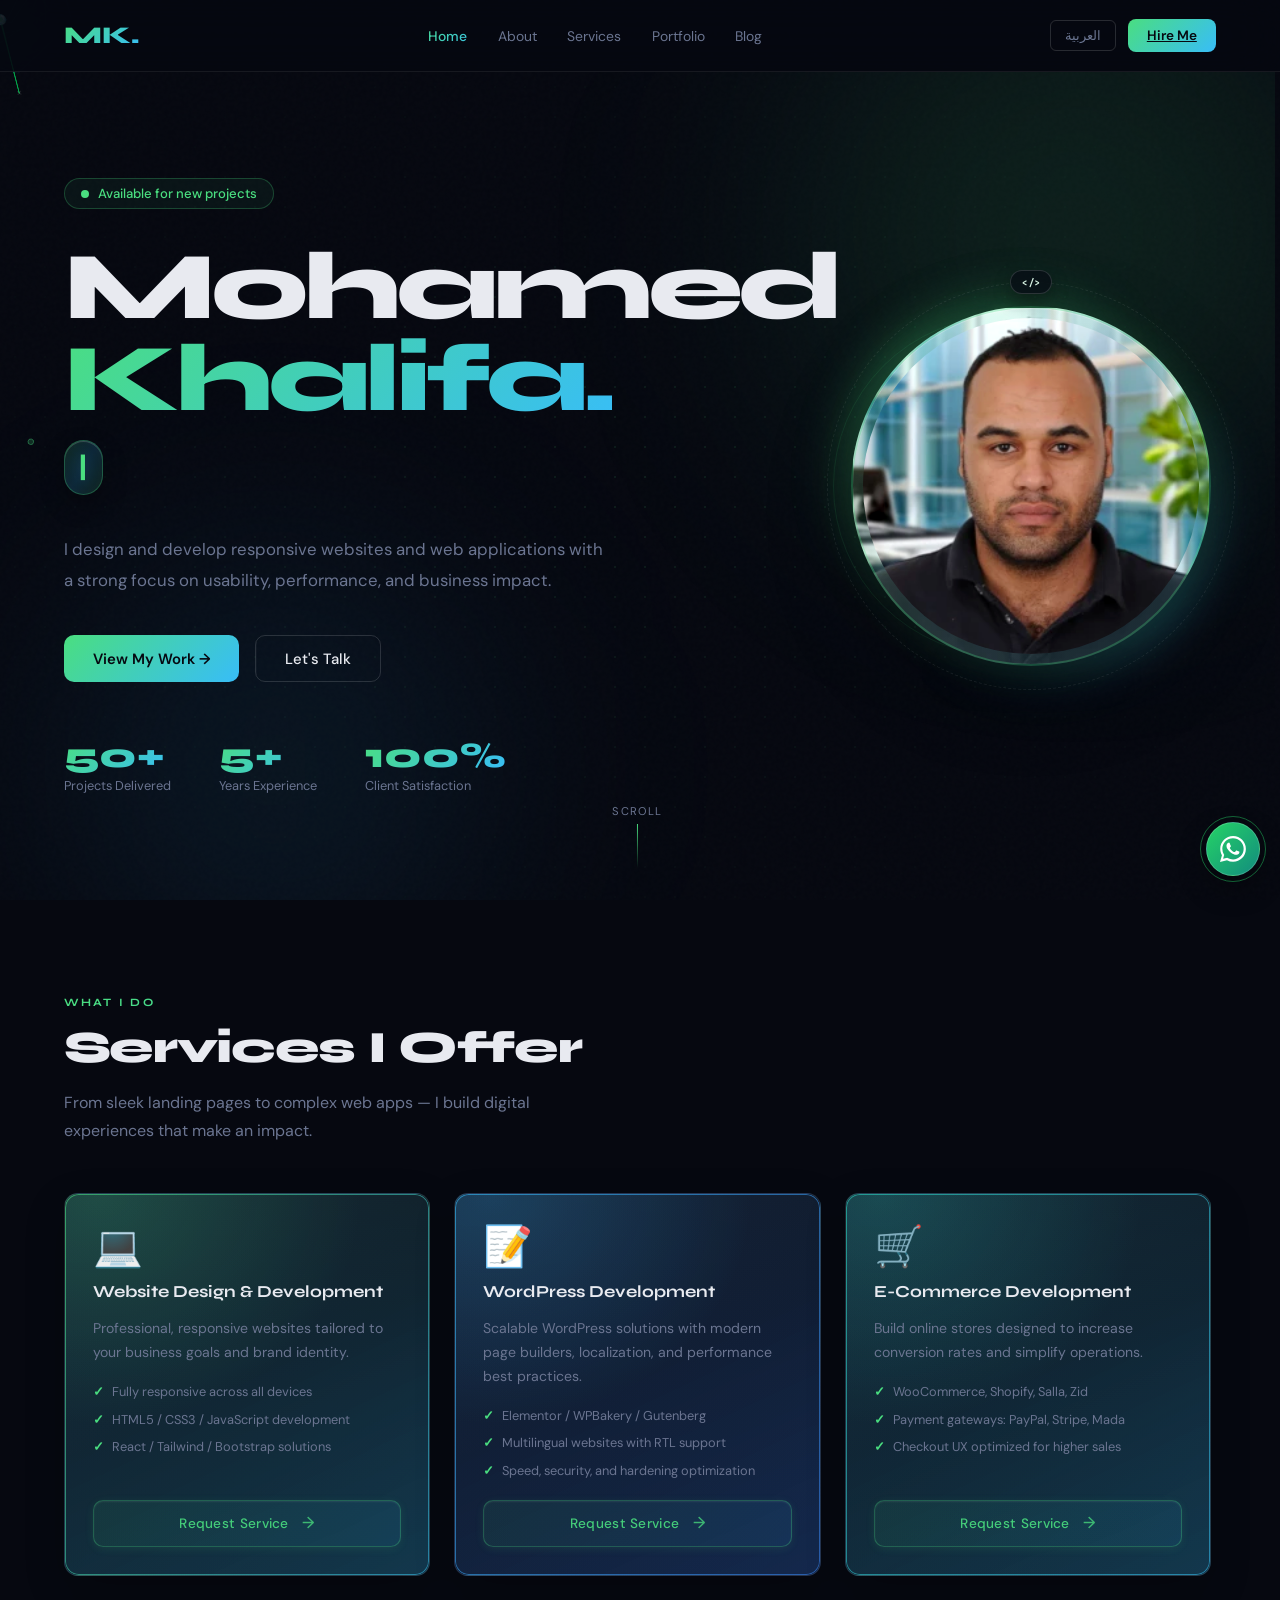
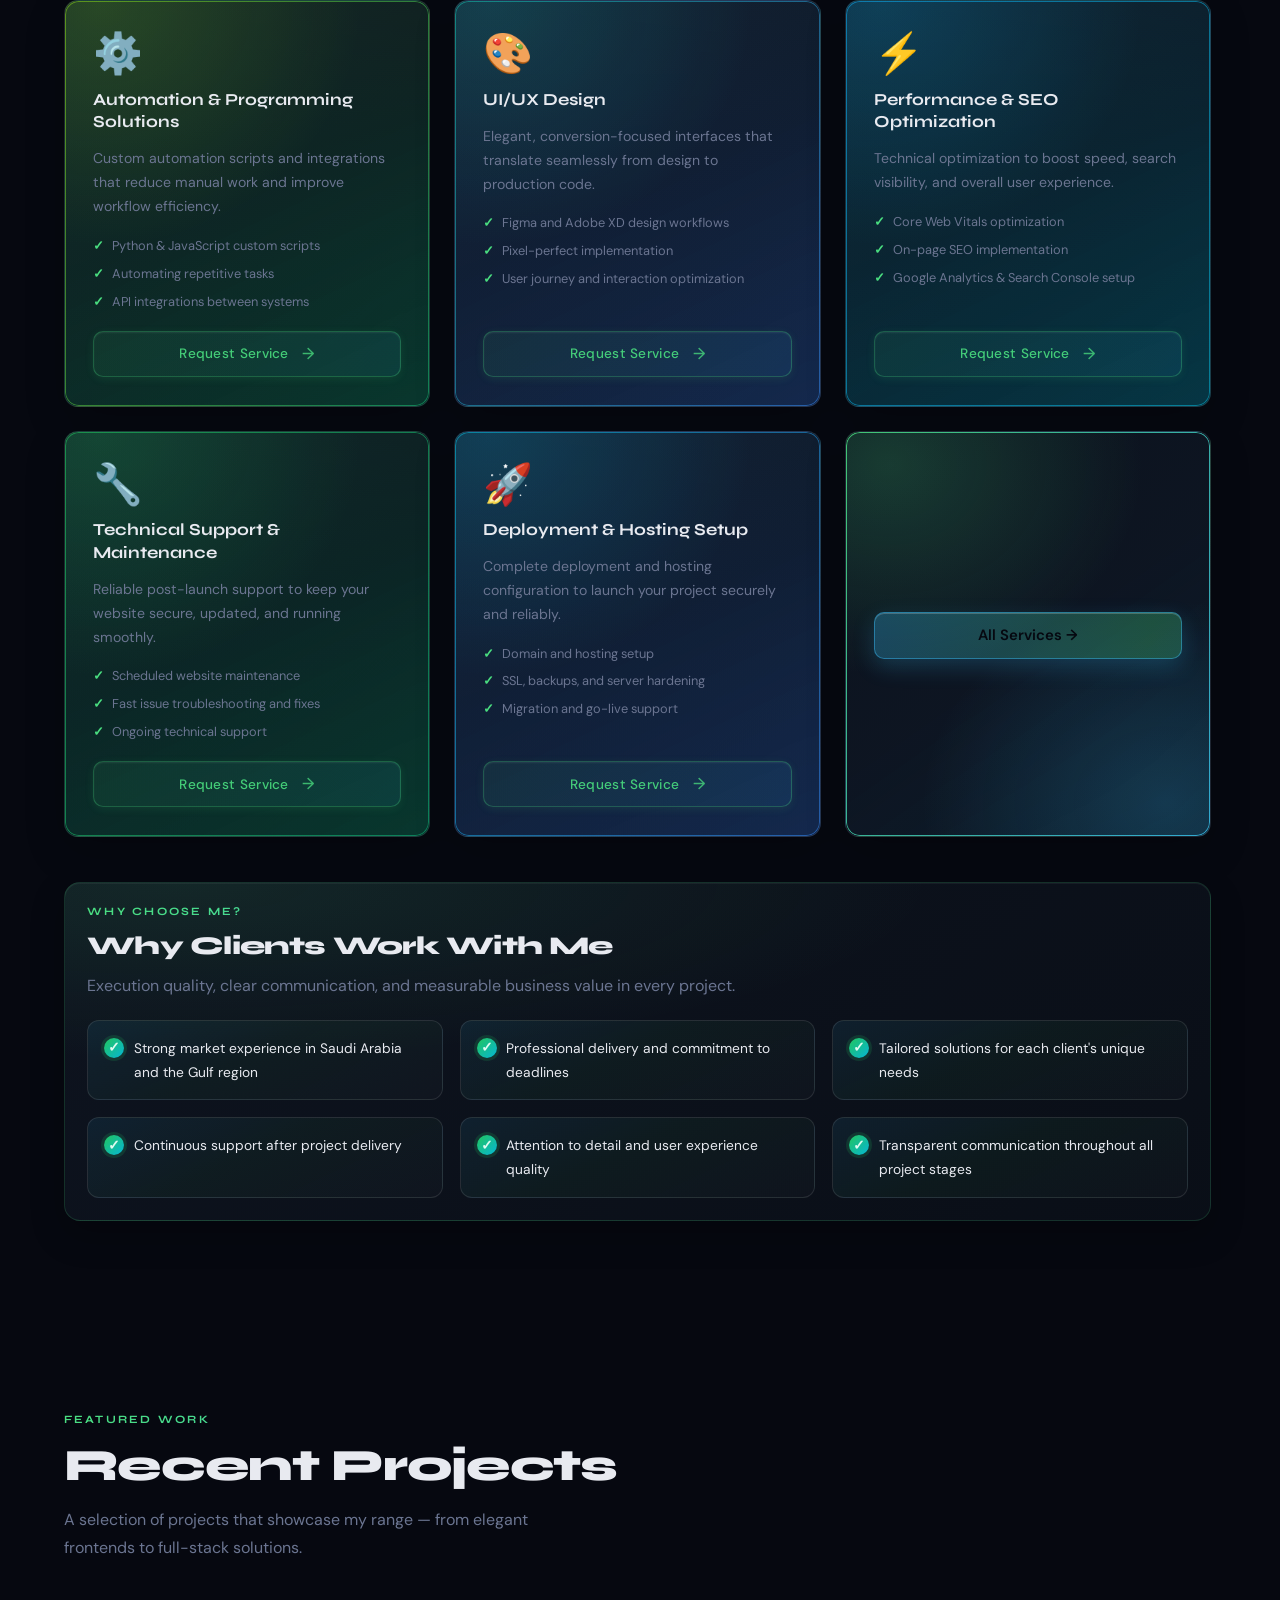
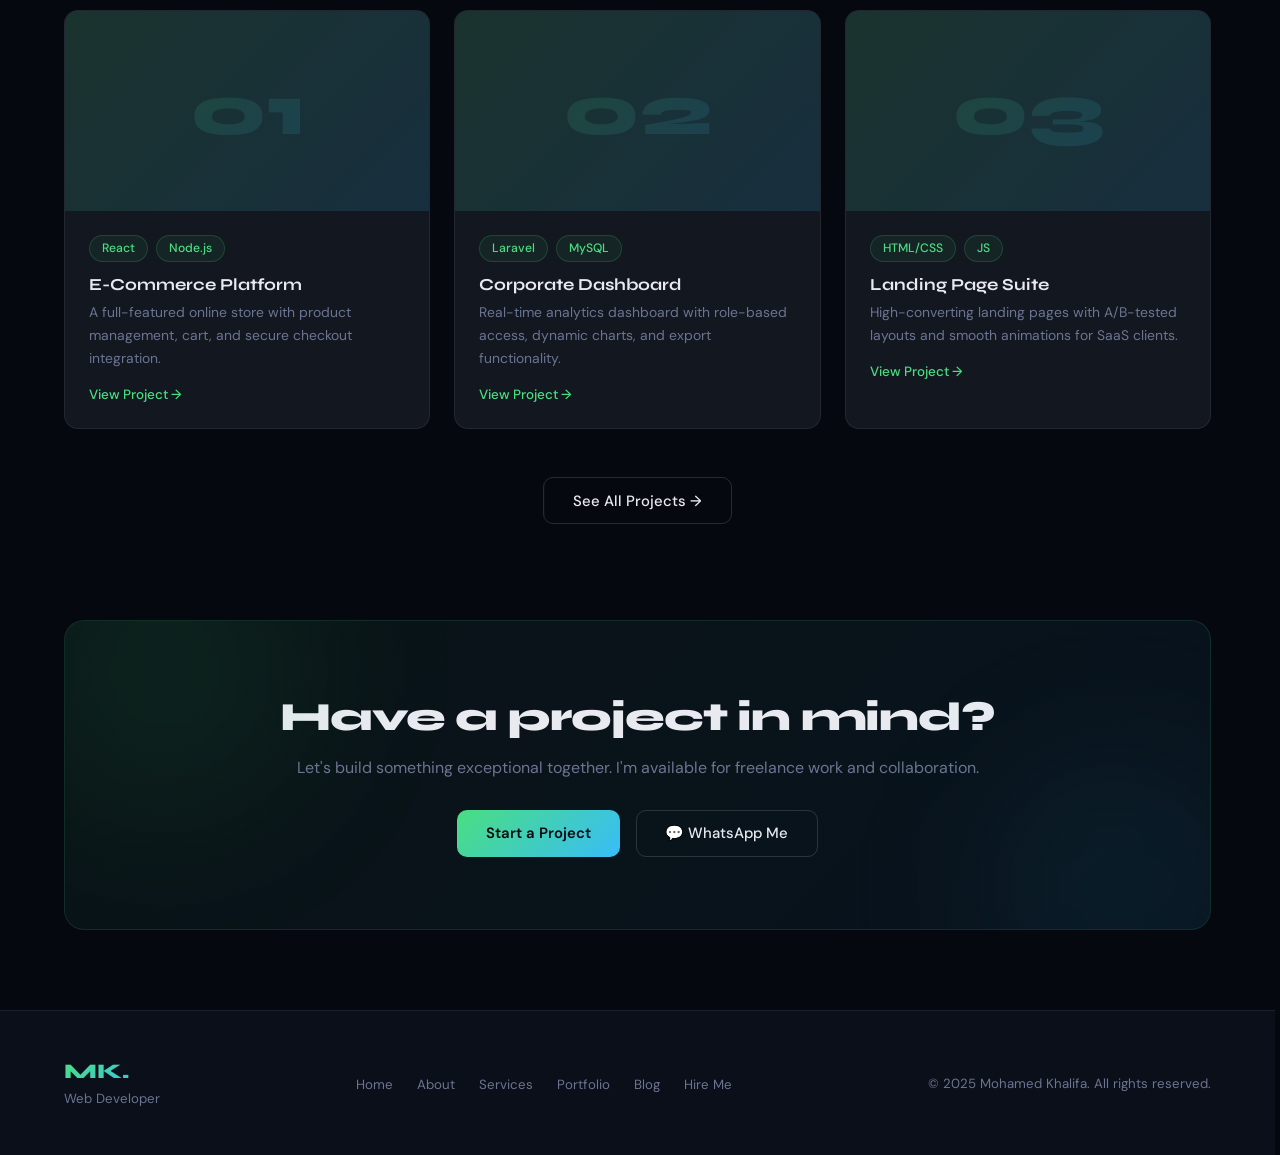
==== index.html @ ec5da919 "first commit" ====
<!doctype html>
<html lang="en" dir="ltr">
  <head>
    <meta charset="UTF-8" />
    <meta name="viewport" content="width=device-width, initial-scale=1.0" />
    <title>Mohamed Khalifa — Web Developer</title>
    <link rel="icon" type="image/svg+xml" href="favicon.svg" />
    <link rel="stylesheet" href="style.css" />
    <style>
      .hero {
        min-height: calc(100vh - var(--nav-h));
        display: flex;
        align-items: center;
        justify-content: space-between;
        gap: 2rem;
        padding: 0 5%;
        position: relative;
        overflow: hidden;
      }
      .hero-glow-1 {
        width: 560px;
        height: 560px;
        background: rgba(74, 222, 128, 0.11);
        top: -120px;
        right: -80px;
      }
      .hero-glow-2 {
        width: 420px;
        height: 420px;
        background: rgba(56, 189, 248, 0.09);
        bottom: -80px;
        left: 5%;
      }
      .hero-content {
        max-width: 720px;
        position: relative;
        z-index: 2;
      }
      .hero-photo {
        position: relative;
        z-index: 2;
        flex-shrink: 0;
        width: min(32vw, 360px);
        animation: photoFloat 7.8s ease-in-out infinite;
        transform-style: preserve-3d;
        perspective: 1000px;
      }
      .hero-photo::before {
        content: "";
        position: absolute;
        inset: -22px;
        border-radius: 50%;
        background:
          radial-gradient(
            circle at 18% 20%,
            rgba(74, 222, 128, 0.24),
            transparent 52%
          ),
          radial-gradient(
            circle at 80% 82%,
            rgba(56, 189, 248, 0.24),
            transparent 50%
          );
        filter: blur(20px);
        z-index: -2;
        animation: auraPulse 5.8s ease-in-out infinite;
      }
      .hero-photo::after {
        content: "";
        position: absolute;
        left: 14%;
        right: 14%;
        bottom: -20px;
        height: 24px;
        background: radial-gradient(
          circle,
          rgba(0, 0, 0, 0.45),
          transparent 72%
        );
        filter: blur(12px);
        z-index: -3;
      }
      @keyframes photoFloat {
        0%,
        100% {
          transform: translateY(0) rotateZ(0deg);
        }
        50% {
          transform: translateY(-12px) rotateZ(-0.6deg);
        }
      }
      @keyframes auraPulse {
        0%,
        100% {
          transform: scale(1);
          opacity: 0.62;
        }
        50% {
          transform: scale(1.04);
          opacity: 0.95;
        }
      }
      .hero-photo-frame {
        position: relative;
        aspect-ratio: 1/1;
        border-radius: 50%;
        overflow: hidden;
        border: 2px solid rgba(74, 222, 128, 0.28);
        background-image:
          linear-gradient(
            135deg,
            rgba(74, 222, 128, 0.12),
            rgba(56, 189, 248, 0.12)
          ),
          url("img/portfolio.webp");
        background-position: center;
        background-size: cover;
        background-repeat: no-repeat;
        padding: 10px;
        box-shadow:
          0 26px 80px rgba(0, 0, 0, 0.4),
          0 0 40px rgba(74, 222, 128, 0.2),
          inset 0 1px 0 rgba(255, 255, 255, 0.24);
        transition:
          transform 0.45s cubic-bezier(0.22, 0.61, 0.36, 1),
          box-shadow 0.45s cubic-bezier(0.22, 0.61, 0.36, 1);
      }
      .hero-photo-frame::before {
        content: "";
        position: absolute;
        inset: -10px;
        border-radius: 50%;
        border: 1px solid rgba(74, 222, 128, 0.28);
        border-top-color: rgba(56, 189, 248, 0.92);
        border-right-color: rgba(74, 222, 128, 0.92);
        border-left-color: rgba(56, 189, 248, 0.2);
        animation: photoOrbit 11.5s linear infinite;
        z-index: -1;
      }
      .hero-photo-frame::after {
        content: "";
        position: absolute;
        inset: 8%;
        border-radius: 50%;
        background: radial-gradient(
          circle at 28% 24%,
          rgba(255, 255, 255, 0.28),
          rgba(255, 255, 255, 0) 40%
        );
        opacity: 0.24;
        pointer-events: none;
        animation: photoShimmer 3.6s ease-in-out infinite;
        z-index: 1;
      }
      @keyframes photoOrbit {
        to {
          transform: rotate(360deg);
        }
      }
      @keyframes photoShimmer {
        0%,
        100% {
          opacity: 0.45;
          transform: scale(1);
        }
        50% {
          opacity: 0.8;
          transform: scale(1.04);
        }
      }
      .hero-photo-frame img {
        position: relative;
        z-index: 2;
        width: 100%;
        height: 100%;
        display: block;
        object-fit: cover;
        border-radius: 50%;
        opacity: 1;
        filter: saturate(1.07) contrast(1.06);
        transform: scale(1);
        transition:
          transform 0.6s cubic-bezier(0.22, 0.61, 0.36, 1),
          filter 0.6s cubic-bezier(0.22, 0.61, 0.36, 1);
      }
      .hero-photo:hover .hero-photo-frame {
        transform: translateY(-8px) rotateX(7deg) rotateY(-7deg);
        box-shadow:
          0 42px 100px rgba(0, 0, 0, 0.48),
          0 0 65px rgba(56, 189, 248, 0.3),
          inset 0 1px 0 rgba(255, 255, 255, 0.35);
      }
      .hero-photo:hover .hero-photo-frame img {
        transform: scale(1.08);
        filter: saturate(1.18) contrast(1.12);
      }
      .code-orbit {
        position: absolute;
        inset: -24px;
        pointer-events: none;
        z-index: 3;
      }
      .orbit-track {
        position: absolute;
        inset: 0;
        border-radius: 50%;
        border: 1px dashed rgba(255, 255, 255, 0.08);
      }
      .orbit-track.track-2 {
        inset: 18px;
        border-color: rgba(74, 222, 128, 0.14);
      }
      .orbit-track.track-3 {
        inset: 34px;
        border-color: rgba(56, 189, 248, 0.14);
      }
      .orbit {
        position: absolute;
        inset: 0;
        border-radius: 50%;
      }
      .orbit.orbit-1 {
        animation: codeOrbit 15s linear infinite;
      }
      .orbit.orbit-2 {
        inset: 18px;
        animation: codeOrbit 12s linear infinite reverse;
      }
      .orbit.orbit-3 {
        inset: 34px;
        animation: codeOrbit 9s linear infinite;
      }
      .code-chip {
        position: absolute;
        left: 50%;
        top: -12px;
        transform: translateX(-50%);
        min-width: 42px;
        height: 24px;
        padding: 0 8px;
        border-radius: 999px;
        display: inline-flex;
        align-items: center;
        justify-content: center;
        font-family: var(--font-en);
        font-size: 0.68rem;
        font-weight: 700;
        letter-spacing: 0.02em;
        color: #d9f5e5;
        background: rgba(8, 15, 22, 0.84);
        border: 1px solid rgba(255, 255, 255, 0.14);
        box-shadow: 0 8px 18px rgba(0, 0, 0, 0.32);
        backdrop-filter: blur(6px);
        -webkit-backdrop-filter: blur(6px);
        animation: chipPulse 2.6s ease-in-out infinite;
      }
      .orbit-2 .code-chip {
        color: #dff4ff;
        background: rgba(7, 18, 28, 0.84);
      }
      .orbit-3 .code-chip {
        color: #edfff6;
        background: rgba(12, 20, 18, 0.84);
      }
      .chip-a {
        top: -12px;
      }
      .chip-b {
        top: auto;
        bottom: -12px;
      }
      .chip-c {
        left: auto;
        right: -10px;
        top: 50%;
        transform: translateY(-50%);
      }
      .chip-d {
        left: -10px;
        top: 50%;
        transform: translateY(-50%);
      }
      @keyframes codeOrbit {
        to {
          transform: rotate(360deg);
        }
      }
      @keyframes chipPulse {
        0%,
        100% {
          opacity: 0.86;
          box-shadow: 0 8px 18px rgba(0, 0, 0, 0.32);
        }
        50% {
          opacity: 1;
          box-shadow:
            0 10px 22px rgba(0, 0, 0, 0.36),
            0 0 18px rgba(74, 222, 128, 0.22);
        }
      }
      .hero-eyebrow {
        display: inline-flex;
        align-items: center;
        gap: 0.6rem;
        padding: 0.4rem 1rem;
        border-radius: 100px;
        border: 1px solid rgba(74, 222, 128, 0.25);
        background: rgba(74, 222, 128, 0.06);
        font-size: 0.82rem;
        color: var(--green);
        font-weight: 500;
        margin-bottom: 2rem;
      }
      .hero-dot {
        width: 8px;
        height: 8px;
        border-radius: 50%;
        background: var(--green);
        flex-shrink: 0;
        animation: pulse 2s infinite;
      }
      @keyframes pulse {
        0%,
        100% {
          opacity: 1;
          transform: scale(1);
        }
        50% {
          opacity: 0.4;
          transform: scale(0.65);
        }
      }
      .hero-name {
        font-family: var(--font-en);
        font-weight: 800;
        font-size: clamp(3.2rem, 7.5vw, 6rem);
        line-height: 0.95;
        letter-spacing: -0.05em;
        margin-bottom: 1rem;
      }
      [dir="rtl"] .hero-name {
        font-family: var(--font-ar);
        letter-spacing: 0;
        line-height: 1.15;
      }
      .hero-name .grad {
        background: var(--grad-text);
        -webkit-background-clip: text;
        -webkit-text-fill-color: transparent;
        background-clip: text;
      }
      .hero-role {
        font-size: clamp(1.25rem, 3.1vw, 1.95rem);
        font-weight: 700;
        margin-bottom: 1.6rem;
        min-height: 2.2em;
        line-height: 1.35;
      }
      .hero-role-rotating {
        display: inline-flex;
        align-items: center;
        gap: 0.35rem;
        padding: 0.35rem 0.9rem;
        border-radius: 999px;
        border: 1px solid rgba(74, 222, 128, 0.28);
        background:
          linear-gradient(
            120deg,
            rgba(74, 222, 128, 0.15),
            rgba(56, 189, 248, 0.16),
            rgba(74, 222, 128, 0.12)
          ),
          rgba(9, 14, 22, 0.64);
        box-shadow:
          0 10px 24px rgba(0, 0, 0, 0.28),
          inset 0 1px 0 rgba(255, 255, 255, 0.16);
        color: #eefcff;
        text-shadow: 0 0 14px rgba(56, 189, 248, 0.22);
        letter-spacing: 0.01em;
        white-space: nowrap;
        will-change: contents;
      }
      [dir="rtl"] .hero-role-rotating {
        letter-spacing: 0;
      }
      .hero-role-rotating::after {
        content: "|";
        color: var(--green);
        font-weight: 700;
        animation: typingCaretBlink 0.9s steps(1, end) infinite;
      }
      @keyframes typingCaretBlink {
        0%,
        45% {
          opacity: 1;
        }
        50%,
        100% {
          opacity: 0;
        }
      }
      .hero-desc {
        color: var(--muted);
        font-size: 1.05rem;
        line-height: 1.82;
        max-width: 540px;
        margin-bottom: 2.5rem;
      }
      .hero-btns {
        display: flex;
        gap: 1rem;
        flex-wrap: wrap;
        margin-bottom: 3.5rem;
      }
      .hero-stats {
        display: flex;
        gap: 3rem;
        flex-wrap: wrap;
      }
      .stat-num {
        font-family: var(--font-en);
        font-size: 2.2rem;
        font-weight: 800;
        background: var(--grad-text);
        -webkit-background-clip: text;
        -webkit-text-fill-color: transparent;
        background-clip: text;
        line-height: 1;
      }
      .stat-label {
        font-size: 0.8rem;
        color: var(--muted);
        margin-top: 0.25rem;
      }
      .hero-scroll {
        position: absolute;
        bottom: 2rem;
        left: 50%;
        transform: translateX(-50%);
        display: flex;
        flex-direction: column;
        align-items: center;
        gap: 0.4rem;
        color: var(--muted);
        font-size: 0.7rem;
        letter-spacing: 0.12em;
        text-transform: uppercase;
        z-index: 2;
      }
      .scroll-line {
        width: 1px;
        height: 44px;
        background: linear-gradient(to bottom, var(--green), transparent);
        animation: scrollDrop 1.9s ease-in-out infinite;
      }
      @keyframes scrollDrop {
        0% {
          transform: scaleY(0);
          transform-origin: top;
        }
        50% {
          transform: scaleY(1);
          transform-origin: top;
        }
        51% {
          transform-origin: bottom;
        }
        100% {
          transform: scaleY(0);
          transform-origin: bottom;
        }
      }
      .hero-ring {
        position: absolute;
        right: 8%;
        top: 50%;
        transform: translateY(-50%);
        width: 340px;
        height: 340px;
        border-radius: 50%;
        border: 1px solid rgba(74, 222, 128, 0.1);
        animation: ringRotate 20s linear infinite;
        z-index: 1;
      }
      .hero-ring::before {
        content: "";
        position: absolute;
        inset: 35px;
        border-radius: 50%;
        border: 1px dashed rgba(56, 189, 248, 0.1);
        animation: ringRotate 13s linear infinite reverse;
      }
      .hero-ring::after {
        content: "";
        position: absolute;
        inset: 75px;
        border-radius: 50%;
        border: 1px solid rgba(74, 222, 128, 0.07);
        animation: ringRotate 25s linear infinite;
      }
      @keyframes ringRotate {
        to {
          transform: rotate(360deg);
        }
      }
      .ring-dot {
        position: absolute;
        width: 8px;
        height: 8px;
        border-radius: 50%;
        background: var(--green);
        top: -4px;
        left: 50%;
        transform: translateX(-50%);
        box-shadow: 0 0 14px var(--green);
      }
      @media (max-width: 900px) {
        .hero {
          padding-top: 3.5rem;
          padding-bottom: 4.5rem;
          flex-direction: column;
          align-items: flex-start;
        }
        .hero-ring {
          display: none;
        }
        .hero-photo {
          width: min(75vw, 320px);
          align-self: center;
        }
        .code-orbit {
          inset: -16px;
        }
        .code-chip {
          min-width: 38px;
          height: 22px;
          font-size: 0.62rem;
          padding: 0 7px;
        }
        .hero-scroll {
          display: none;
        }
      }
      @media (prefers-reduced-motion: reduce) {
        .hero-photo,
        .hero-photo::before,
        .hero-photo-frame::before,
        .hero-photo-frame::after,
        .orbit,
        .code-chip {
          animation: none;
        }
        .hero-role-rotating::after {
          animation: none;
        }
      }

      .services-grid {
        display: grid;
        grid-template-columns: repeat(3, minmax(0, 1fr));
        gap: 1.5rem;
        align-items: stretch;
      }
      .service-card {
        --svc-a: 74, 222, 128;
        --svc-b: 56, 189, 248;
        --svc-c: 15, 23, 42;
        background:
          conic-gradient(
            from 210deg at 90% 10%,
            rgba(var(--svc-b), 0.18),
            rgba(var(--svc-a), 0.05),
            rgba(var(--svc-c), 0.02),
            rgba(var(--svc-b), 0.18)
          ),
          radial-gradient(
            130% 110% at 10% 0%,
            rgba(var(--svc-a), 0.2),
            rgba(var(--svc-a), 0) 55%
          ),
          linear-gradient(
            155deg,
            rgba(17, 22, 33, 0.98),
            rgba(11, 15, 25, 0.96) 48%,
            rgba(var(--svc-b), 0.11) 100%
          );
        background-size:
          180% 180%,
          auto,
          auto;
        animation: serviceBgFlow 12s ease-in-out infinite;
        border: 1px solid var(--border);
        border-radius: var(--radius);
        padding: 2rem 1.75rem 1.8rem;
        display: flex;
        flex-direction: column;
        gap: 0.85rem;
        min-height: 100%;
        transition:
          transform 0.3s,
          border-color 0.3s,
          box-shadow 0.3s;
        position: relative;
        overflow: hidden;
        isolation: isolate;
        box-shadow: 0 14px 40px rgba(0, 0, 0, 0.2);
      }
      .service-card:nth-child(1) {
        --svc-a: 74, 222, 128;
        --svc-b: 56, 189, 248;
        --svc-c: 10, 18, 28;
      }
      .service-card:nth-child(2) {
        --svc-a: 56, 189, 248;
        --svc-b: 59, 130, 246;
        --svc-c: 12, 20, 36;
      }
      .service-card:nth-child(3) {
        --svc-a: 45, 212, 191;
        --svc-b: 56, 189, 248;
        --svc-c: 8, 24, 28;
      }
      .service-card:nth-child(4) {
        --svc-a: 132, 204, 22;
        --svc-b: 16, 185, 129;
        --svc-c: 17, 28, 20;
      }
      .service-card:nth-child(5) {
        --svc-a: 20, 184, 166;
        --svc-b: 59, 130, 246;
        --svc-c: 10, 22, 32;
      }
      .service-card:nth-child(6) {
        --svc-a: 14, 165, 233;
        --svc-b: 6, 182, 212;
        --svc-c: 9, 20, 32;
      }
      .service-card:nth-child(7) {
        --svc-a: 34, 197, 94;
        --svc-b: 16, 185, 129;
        --svc-c: 14, 24, 18;
      }
      .service-card:nth-child(8) {
        --svc-a: 6, 182, 212;
        --svc-b: 59, 130, 246;
        --svc-c: 12, 18, 35;
      }
      @keyframes serviceBgFlow {
        0%,
        100% {
          background-position:
            0% 35%,
            0 0,
            0 0;
        }
        50% {
          background-position:
            100% 65%,
            0 0,
            0 0;
        }
      }
      .service-card::before {
        content: "";
        position: absolute;
        inset: auto -30% -58% -30%;
        height: 190px;
        background: radial-gradient(
          circle,
          rgba(var(--svc-a), 0.22),
          rgba(var(--svc-b), 0.08) 52%,
          transparent 70%
        );
        opacity: 0.75;
        transition:
          opacity 0.35s,
          transform 0.35s;
        pointer-events: none;
        z-index: -1;
      }
      .service-card::after {
        content: "";
        position: absolute;
        inset: 0;
        border-radius: inherit;
        padding: 1px;
        background: linear-gradient(
          120deg,
          rgba(var(--svc-a), 0.95),
          rgba(var(--svc-b), 0.92),
          rgba(var(--svc-a), 0.95)
        );
        background-size: 220% 220%;
        animation: serviceBorderFlow 4.8s linear infinite;
        -webkit-mask:
          linear-gradient(#fff 0 0) content-box,
          linear-gradient(#fff 0 0);
        -webkit-mask-composite: xor;
        mask-composite: exclude;
        opacity: 0.62;
        transition: opacity 0.25s;
        pointer-events: none;
      }
      @keyframes serviceBorderFlow {
        to {
          background-position: 200% 200%;
        }
      }
      .service-card:hover {
        border-color: rgba(var(--svc-a), 0.38);
        transform: translateY(-6px);
        box-shadow:
          0 22px 55px rgba(0, 0, 0, 0.34),
          0 0 24px rgba(var(--svc-a), 0.14);
      }
      .service-card:hover::before {
        opacity: 1;
        transform: translateY(-6px);
      }
      .service-card:hover::after {
        opacity: 1;
      }
      .service-card.service-cta-card {
        --cta-a: 74, 222, 128;
        --cta-b: 56, 189, 248;
        --cta-c: 11, 18, 30;
        display: flex;
        align-items: center;
        justify-content: center;
        min-height: 100%;
        background:
          radial-gradient(
            120% 90% at 12% 8%,
            rgba(var(--cta-a), 0.2),
            rgba(var(--cta-a), 0) 58%
          ),
          radial-gradient(
            120% 90% at 88% 92%,
            rgba(var(--cta-b), 0.18),
            rgba(var(--cta-b), 0) 56%
          ),
          linear-gradient(
            145deg,
            rgba(var(--cta-c), 0.98),
            rgba(14, 22, 35, 0.96) 52%,
            rgba(var(--cta-b), 0.12)
          );
      }
      .service-card.service-cta-card::before {
        inset: auto -22% -52% -22%;
        height: 170px;
        background: radial-gradient(
          circle,
          rgba(var(--cta-a), 0.36),
          rgba(var(--cta-b), 0.15) 54%,
          transparent 72%
        );
        opacity: 0.86;
      }
      .service-card.service-cta-card::after {
        opacity: 0.9;
      }
      .service-card.service-cta-card:hover {
        box-shadow:
          0 26px 62px rgba(0, 0, 0, 0.4),
          0 0 28px rgba(var(--cta-b), 0.22);
      }
      .services-grid-cta {
        width: 100%;
        text-align: center;
      }
      .services-grid-cta .btn {
        width: 100%;
        justify-content: center;
        position: relative;
        overflow: hidden;
        border: 1px solid rgba(56, 189, 248, 0.45);
        background: linear-gradient(
          100deg,
          rgba(56, 189, 248, 0.28),
          rgba(74, 222, 128, 0.28),
          rgba(56, 189, 248, 0.28)
        );
        background-size: 180% 100%;
        box-shadow:
          0 8px 22px rgba(56, 189, 248, 0.2),
          inset 0 1px 0 rgba(255, 255, 255, 0.2);
        transition:
          transform 0.35s cubic-bezier(0.22, 0.61, 0.36, 1),
          box-shadow 0.35s ease,
          background-position 0.35s ease,
          border-color 0.35s ease,
          letter-spacing 0.35s ease;
        animation: ctaBtnFloat 3.2s ease-in-out infinite;
      }
      .services-grid-cta .btn::before {
        content: "";
        position: absolute;
        top: 0;
        left: -120%;
        width: 64%;
        height: 100%;
        background: linear-gradient(
          90deg,
          transparent,
          rgba(255, 255, 255, 0.34),
          transparent
        );
        transform: skewX(-24deg);
        transition: left 0.55s ease;
        pointer-events: none;
      }
      .services-grid-cta .btn:hover {
        transform: translateY(-4px) scale(1.03);
        background-position: 100% 0;
        border-color: rgba(74, 222, 128, 0.75);
        letter-spacing: 0.4px;
        box-shadow:
          0 14px 30px rgba(56, 189, 248, 0.28),
          0 0 18px rgba(74, 222, 128, 0.22),
          inset 0 1px 0 rgba(255, 255, 255, 0.28);
      }
      .services-grid-cta .btn:hover::before {
        left: 140%;
      }
      .services-grid-cta .btn:active {
        transform: translateY(-1px) scale(0.99);
      }
      @keyframes ctaBtnFloat {
        0%,
        100% {
          transform: translateY(0);
        }
        50% {
          transform: translateY(-2px);
        }
      }
      @media (prefers-reduced-motion: reduce) {
        .services-grid-cta .btn {
          animation: none;
        }
      }
      .service-icon {
        display: flex;
        align-items: center;
        justify-content: flex-start;
        margin-bottom: 0.1rem;
        font-size: 2.5rem;
        line-height: 1;
        width: 100%;
      }

      [dir="rtl"] .service-icon {
        justify-content: flex-end;
      }

      .service-card .service-icon {
        animation: none;
      }
      .service-card:hover .service-icon {
        transform: translateY(-4px) scale(1.08);
      }
      @media (prefers-reduced-motion: reduce) {
        .service-card {
          animation: none;
        }
        .service-card::after {
          animation: none;
        }
        .service-icon,
        .service-icon i {
          animation: none !important;
        }
      }
      .service-card h3 {
        font-family: var(--font-en);
        font-size: 1.05rem;
        font-weight: 700;
        margin: 0;
        line-height: 1.35;
      }
      [dir="rtl"] .service-card h3 {
        font-family: var(--font-ar);
      }
      .service-card p {
        color: var(--muted);
        font-size: 0.88rem;
        line-height: 1.7;
        margin: 0;
      }
      .service-features {
        list-style: none;
        display: flex;
        flex-direction: column;
        gap: 0.5rem;
        margin: 0.2rem 0 0.35rem;
      }
      .service-features li {
        font-size: 0.8rem;
        color: var(--muted);
        display: flex;
        align-items: flex-start;
        gap: 0.5rem;
        line-height: 1.55;
      }
      .service-features li::before {
        content: "✓";
        color: var(--green);
        font-weight: 700;
        flex-shrink: 0;
      }
      .service-request-btn {
        width: 100%;
        justify-content: center;
        margin-top: auto;
        min-height: 44px;
        padding: 0.85rem 1.2rem;
        font-size: 0.85rem;
        background-image:
          linear-gradient(
            90deg,
            rgba(74, 222, 128, 0.08),
            rgba(56, 189, 248, 0.08),
            rgba(74, 222, 128, 0.08)
          ),
          linear-gradient(
            90deg,
            rgba(74, 222, 128, 0.95),
            rgba(56, 189, 248, 0.95),
            rgba(74, 222, 128, 0.95)
          );
        background-size:
          200% 100%,
          0% 2px;
        background-position:
          0 0,
          0 0;
        background-repeat: no-repeat;
        border: 1px solid rgba(74, 222, 128, 0.3);
        color: rgba(74, 222, 128, 0.9);
        font-weight: 500;
        letter-spacing: 0.3px;
        gap: 0.35rem;
        transition: all 0.4s cubic-bezier(0.34, 1.56, 0.64, 1);
        box-shadow:
          0 2px 8px rgba(74, 222, 128, 0.1),
          inset 0 1px 2px rgba(255, 255, 255, 0.08);
        position: relative;
        overflow: hidden;
        z-index: 3;
        cursor: pointer;
        text-decoration: none;
      }
      @media (max-width: 1100px) {
        .services-grid {
          grid-template-columns: repeat(2, minmax(0, 1fr));
        }
      }
      @media (max-width: 700px) {
        .services-grid {
          grid-template-columns: 1fr;
        }
      }
      .service-request-btn::before {
        content: "";
        position: absolute;
        top: 0;
        left: -100%;
        width: 100%;
        height: 100%;
        background: linear-gradient(
          90deg,
          transparent,
          rgba(255, 255, 255, 0.15),
          transparent
        );
        transition: left 0.5s ease;
        pointer-events: none;
      }
      .service-request-btn::after {
        content: "→";
        display: inline-block;
        margin-left: 0.5rem;
        opacity: 0.85;
        font-size: 1rem;
        line-height: 1;
        transition: all 0.4s cubic-bezier(0.34, 1.56, 0.64, 1);
      }
      [dir="rtl"] .service-request-btn::after {
        content: "←";
        margin-left: 0;
        margin-right: 0.5rem;
      }
      .service-request-btn:hover {
        background-image:
          linear-gradient(
            90deg,
            rgba(74, 222, 128, 0.15),
            rgba(56, 189, 248, 0.15),
            rgba(74, 222, 128, 0.15)
          ),
          linear-gradient(
            90deg,
            rgba(74, 222, 128, 1),
            rgba(56, 189, 248, 1),
            rgba(74, 222, 128, 1)
          );
        background-size:
          200% 100%,
          100% 2px;
        background-position:
          100% 0,
          100% 0;
        border-color: rgba(74, 222, 128, 0.6);
        border-top-color: rgba(56, 189, 248, 0.95);
        color: var(--green);
        transform: translateY(-4px) scale(1.015);
        letter-spacing: 0.45px;
        box-shadow:
          0 8px 24px rgba(74, 222, 128, 0.2),
          inset 0 1px 2px rgba(255, 255, 255, 0.12),
          inset 0 2px 0 rgba(56, 189, 248, 0.7),
          0 0 1px rgba(74, 222, 128, 0.5);
        animation: serviceBtnHoverPulse 0.6s ease-out;
        cursor: pointer;
      }
      .service-request-btn:focus-visible {
        outline: none;
        border-color: rgba(56, 189, 248, 0.9);
        box-shadow:
          0 0 0 3px rgba(56, 189, 248, 0.28),
          0 10px 22px rgba(56, 189, 248, 0.2);
      }
      @keyframes serviceBtnHoverPulse {
        0% {
          transform: translateY(-1px) scale(1);
        }
        45% {
          transform: translateY(-5px) scale(1.02);
        }
        100% {
          transform: translateY(-4px) scale(1.015);
        }
      }
      .service-request-btn:hover::before {
        left: 100%;
      }
      .service-request-btn:hover::after {
        opacity: 1;
        transform: translateX(2px);
      }
      [dir="rtl"] .service-request-btn:hover::after {
        transform: translateX(-2px);
      }
      @media (prefers-reduced-motion: reduce) {
        .service-request-btn,
        .service-request-btn:hover {
          transition: none;
        }
        .service-request-btn:hover::before {
          left: 0;
        }
        .service-request-btn:hover::after {
          transform: translateX(0);
        }
      }
      .services-section-cta {
        text-align: center;
        margin-top: 2rem;
      }
      .home-why {
        margin-top: 2.8rem;
        padding: 1.4rem;
        border-radius: 16px;
        border: 1px solid rgba(74, 222, 128, 0.16);
        background:
          radial-gradient(
            120% 95% at 10% 0%,
            rgba(74, 222, 128, 0.1),
            rgba(74, 222, 128, 0) 55%
          ),
          linear-gradient(
            145deg,
            rgba(14, 20, 32, 0.96),
            rgba(10, 15, 24, 0.96)
          );
        box-shadow:
          0 14px 34px rgba(0, 0, 0, 0.24),
          inset 0 1px 0 rgba(255, 255, 255, 0.05);
      }
      .home-why .section-label {
        margin-bottom: 0.65rem;
      }
      .home-why .section-title {
        font-size: clamp(1.2rem, 2.4vw, 1.6rem);
        margin-bottom: 0.55rem;
        line-height: 1.35;
      }
      .home-why .section-sub {
        margin-bottom: 1.25rem;
        max-width: 62ch;
      }
      .home-why-grid {
        display: grid;
        grid-template-columns: repeat(3, minmax(0, 1fr));
        gap: 1.05rem;
        margin-top: 1rem;
        align-items: stretch;
      }
      .home-why-item {
        background: linear-gradient(
          155deg,
          rgba(56, 189, 248, 0.09),
          rgba(74, 222, 128, 0.05) 45%,
          rgba(255, 255, 255, 0.02)
        );
        border: 1px solid rgba(255, 255, 255, 0.1);
        border-radius: 12px;
        padding: 1rem 1rem 0.95rem;
        color: var(--text);
        font-size: 0.86rem;
        line-height: 1.72;
        display: flex;
        align-items: flex-start;
        gap: 0.6rem;
        min-height: 100%;
        position: relative;
        overflow: hidden;
        transition:
          transform 0.28s ease,
          border-color 0.28s ease,
          box-shadow 0.28s ease;
      }
      .home-why-item::before {
        content: "✓";
        color: #dffbf0;
        font-weight: 800;
        width: 1.25rem;
        height: 1.25rem;
        border-radius: 50%;
        background: linear-gradient(135deg, #22c55e, #06b6d4);
        display: inline-flex;
        align-items: center;
        justify-content: center;
        margin-top: 0.08rem;
        box-shadow: 0 0 0 3px rgba(34, 197, 94, 0.15);
        flex-shrink: 0;
      }
      .home-why-item::after {
        content: "";
        position: absolute;
        inset: auto -20% -55% -20%;
        height: 70px;
        background: radial-gradient(
          circle,
          rgba(56, 189, 248, 0.2),
          transparent 70%
        );
        opacity: 0;
        transition: opacity 0.28s ease;
        pointer-events: none;
      }
      .home-why-item:hover {
        transform: translateY(-4px);
        border-color: rgba(74, 222, 128, 0.35);
        box-shadow:
          0 12px 26px rgba(0, 0, 0, 0.24),
          0 0 18px rgba(56, 189, 248, 0.12);
      }
      .home-why-item:hover::after {
        opacity: 1;
      }
      @media (max-width: 1080px) {
        .home-why-grid {
          grid-template-columns: repeat(2, minmax(0, 1fr));
        }
      }
      @media (max-width: 680px) {
        .home-why-grid {
          grid-template-columns: 1fr;
        }
      }

      .works-grid {
        display: grid;
        grid-template-columns: repeat(auto-fit, minmax(300px, 1fr));
        gap: 1.5rem;
      }
      .work-card {
        background: var(--card);
        border: 1px solid var(--border);
        border-radius: var(--radius);
        overflow: hidden;
        transition: all 0.3s;
      }
      .work-card:hover {
        border-color: var(--border-hover);
        transform: translateY(-6px);
        box-shadow: 0 24px 60px rgba(0, 0, 0, 0.35);
      }
      .work-thumb {
        height: 200px;
        position: relative;
        overflow: hidden;
      }
      .work-thumb-inner {
        width: 100%;
        height: 100%;
        display: flex;
        align-items: center;
        justify-content: center;
        background: linear-gradient(
          135deg,
          rgba(74, 222, 128, 0.14),
          rgba(56, 189, 248, 0.14)
        );
        transition: transform 0.4s;
      }
      .work-card:hover .work-thumb-inner {
        transform: scale(1.06);
      }
      .work-num {
        font-family: var(--font-en);
        font-size: 4.5rem;
        font-weight: 800;
        opacity: 0.12;
        background: var(--grad-text);
        -webkit-background-clip: text;
        -webkit-text-fill-color: transparent;
        background-clip: text;
      }
      .work-info {
        padding: 1.5rem;
      }
      .work-tags {
        display: flex;
        gap: 0.5rem;
        flex-wrap: wrap;
        margin-bottom: 0.75rem;
      }
      .work-info h3 {
        font-family: var(--font-en);
        font-size: 1.05rem;
        font-weight: 700;
        margin-bottom: 0.4rem;
      }
      [dir="rtl"] .work-info h3 {
        font-family: var(--font-ar);
      }
      .work-info p {
        color: var(--muted);
        font-size: 0.87rem;
        line-height: 1.65;
      }
      .work-link {
        display: inline-flex;
        align-items: center;
        gap: 0.4rem;
        color: var(--green);
        font-size: 0.84rem;
        font-weight: 500;
        text-decoration: none;
        margin-top: 1rem;
        transition: gap 0.2s;
      }
      .work-link:hover {
        gap: 0.75rem;
      }

      .cta-band {
        margin: 0 5% 5rem;
        background: linear-gradient(
          135deg,
          rgba(74, 222, 128, 0.06),
          rgba(56, 189, 248, 0.06)
        );
        border: 1px solid rgba(74, 222, 128, 0.13);
        border-radius: 20px;
        padding: 4.5rem;
        text-align: center;
        position: relative;
        overflow: hidden;
        z-index: 1;
      }
      .cta-band h2 {
        font-family: var(--font-en);
        font-size: clamp(1.8rem, 3.5vw, 2.5rem);
        font-weight: 800;
        margin-bottom: 1rem;
        letter-spacing: -0.03em;
      }
      [dir="rtl"] .cta-band h2 {
        font-family: var(--font-ar);
        letter-spacing: 0;
      }
      .cta-band p {
        color: var(--muted);
        margin-bottom: 2rem;
      }
      .cta-band .btn-group {
        display: flex;
        gap: 1rem;
        justify-content: center;
        flex-wrap: wrap;
      }
      .cta-orb {
        position: absolute;
        border-radius: 50%;
        filter: blur(80px);
        pointer-events: none;
      }

      .floating-actions {
        position: fixed;
        right: 20px;
        bottom: 24px;
        z-index: 1200;
        display: flex;
        flex-direction: column;
        align-items: center;
        gap: 0.8rem;
      }
      .float-btn {
        width: 54px;
        height: 54px;
        border-radius: 50%;
        display: inline-flex;
        align-items: center;
        justify-content: center;
        text-decoration: none;
        border: 1px solid var(--border-hover);
        box-shadow: 0 12px 28px rgba(0, 0, 0, 0.35);
        transition:
          transform 0.25s ease,
          box-shadow 0.25s ease,
          opacity 0.25s ease;
      }
      .float-btn:hover {
        transform: translateY(-3px) scale(1.04);
        box-shadow: 0 18px 36px rgba(0, 0, 0, 0.42);
      }
      .whatsapp-float {
        position: relative;
        background: linear-gradient(135deg, #25d366, #128c7e);
        color: #fff;
        border-color: rgba(255, 255, 255, 0.18);
      }
      .whatsapp-float::before {
        content: "";
        position: absolute;
        inset: -7px;
        border-radius: 50%;
        border: 1px solid rgba(37, 211, 102, 0.45);
        animation: waPing 2.2s ease-out infinite;
      }
      @keyframes waPing {
        0% {
          transform: scale(0.9);
          opacity: 0.95;
        }
        100% {
          transform: scale(1.35);
          opacity: 0;
        }
      }
      .back-to-top {
        --back-progress: 0;
        position: fixed;
        left: 20px;
        bottom: 24px;
        z-index: 1201;
        cursor: pointer;
        color: hsl(0 0% calc(88% + 12% * var(--back-progress)));
        background: linear-gradient(
          145deg,
          hsl(
            calc(220 - 72 * var(--back-progress))
              calc(30% + 55% * var(--back-progress))
              calc(18% + 35% * var(--back-progress))
          ),
          hsl(
            calc(200 - 55 * var(--back-progress))
              calc(35% + 58% * var(--back-progress))
              calc(15% + 27% * var(--back-progress))
          )
        );
        border-color: hsla(
          calc(195 - 45 * var(--back-progress)),
          calc(35% + 45% * var(--back-progress)),
          calc(60% + 18% * var(--back-progress)),
          calc(0.15 + 0.5 * var(--back-progress))
        );
        backdrop-filter: blur(8px);
        -webkit-backdrop-filter: blur(8px);
        opacity: 0;
        pointer-events: none;
        transform: translateY(10px);
        transition:
          transform 0.25s ease,
          opacity 0.25s ease,
          background 0.3s linear,
          border-color 0.3s linear,
          color 0.3s linear;
      }
      .back-to-top.show {
        opacity: 1;
        pointer-events: auto;
        transform: translateY(0);
        box-shadow:
          0 18px 36px rgba(0, 0, 0, 0.4),
          0 0 20px hsla(190, 95%, 60%, calc(0.08 + 0.24 * var(--back-progress)));
      }

      @media (max-width: 600px) {
        .floating-actions {
          right: 14px;
          bottom: 16px;
        }
        .float-btn {
          width: 50px;
          height: 50px;
        }
        .back-to-top {
          left: 14px;
          bottom: 16px;
        }
      }

      @media (max-width: 1024px) {
        .hero {
          gap: 1.4rem;
          padding: 0 4%;
        }
        .hero-content {
          max-width: 640px;
        }
        .hero-role-rotating {
          white-space: normal;
        }
        .cta-band {
          padding: 3.2rem 1.8rem;
        }
      }

      @media (max-width: 768px) {
        .hero {
          padding-top: 2.4rem;
          padding-bottom: 3.6rem;
        }
        .hero-content {
          max-width: 100%;
        }
        .hero-role {
          font-size: clamp(1.05rem, 4.8vw, 1.4rem);
          min-height: 2.4em;
        }
        .hero-role-rotating {
          max-width: 100%;
          white-space: normal;
          text-align: center;
          justify-content: center;
        }
        .hero-desc {
          font-size: 0.96rem;
          max-width: 100%;
        }
        .hero-btns {
          width: 100%;
        }
        .hero-btns .btn {
          flex: 1 1 100%;
          justify-content: center;
        }
        .hero-stats {
          width: 100%;
          gap: 1.2rem;
          justify-content: space-between;
        }
        .stat {
          min-width: calc(33.33% - 0.8rem);
        }
        .cta-band {
          margin: 0 5% 3.2rem;
          padding: 2.2rem 1rem;
          border-radius: 16px;
        }
        .cta-band .btn-group {
          flex-direction: column;
          align-items: stretch;
        }
        .cta-band .btn-group .btn {
          width: 100%;
          justify-content: center;
        }
      }

      @media (max-width: 520px) {
        .hero-name {
          font-size: clamp(2.2rem, 12vw, 3rem);
        }
        .hero-role {
          min-height: 2.7em;
        }
        .hero-role-rotating {
          padding: 0.3rem 0.65rem;
          font-size: 0.95em;
        }
        .hero-stats {
          display: grid;
          grid-template-columns: 1fr 1fr;
          gap: 0.9rem;
        }
        .stat:last-child {
          grid-column: 1 / -1;
        }
        .stat-num {
          font-size: 1.8rem;
        }
        .services-grid {
          gap: 1rem;
        }
        .service-card {
          padding: 1.45rem 1rem 1.3rem;
        }
        .home-why {
          padding: 1rem;
        }
        .home-why-grid {
          gap: 0.8rem;
        }
        .work-thumb {
          height: 170px;
        }
        .work-info {
          padding: 1.1rem;
        }
      }
    </style>
  </head>
  <body>
    <canvas id="particleCanvas"></canvas>

    <nav id="mainNav">
      <a href="index.html" class="nav-logo">MK.</a>
      <div class="nav-center">
        <ul class="nav-links" id="navLinks">
          <li>
            <a href="index.html" class="active" data-i18n="nav_home">Home</a>
          </li>
          <li><a href="about.html" data-i18n="nav_about">About</a></li>
          <li><a href="services.html" data-i18n="nav_services">Services</a></li>
          <li>
            <a href="portfolio.html" data-i18n="nav_portfolio">Portfolio</a>
          </li>
          <li><a href="blog.html" data-i18n="nav_blog">Blog</a></li>
        </ul>
      </div>
      <div class="nav-right">
        <button class="lang-toggle" id="langToggle" onclick="toggleLang()">
          العربية
        </button>
        <a href="contact.html" class="nav-cta" data-i18n="nav_hire">Hire Me</a>
        <div class="hamburger" id="hamburger">
          <span></span><span></span><span></span>
        </div>
      </div>
    </nav>

    <main>
      <section class="hero">
        <div class="glow-bg hero-glow-1"></div>
        <div class="glow-bg hero-glow-2"></div>
        <div class="dot-grid"></div>
        <div class="hero-ring"><div class="ring-dot"></div></div>
        <div class="hero-content">
          <div class="hero-eyebrow fade-up">
            <span class="hero-dot"></span
            ><span data-i18n="hero_badge">Available for new projects</span>
          </div>
          <h1 class="hero-name fade-up delay-1">
            <span data-i18n="hero_h1_1">Mohamed</span><br /><span class="grad"
              >Khalifa.</span
            >
          </h1>
          <p class="hero-role fade-up delay-2">
            <span
              class="hero-role-rotating"
              id="heroRoleRotating"
              data-i18n="hero_role_1"
              >Web Developer</span
            >
          </p>
          <p class="hero-desc fade-up delay-3" data-i18n="hero_desc">
            I craft high-performance websites and web applications that look
            stunning, load fast, and deliver real business results.
          </p>
          <div class="hero-btns fade-up delay-4">
            <a
              href="portfolio.html"
              class="btn btn-primary"
              data-i18n="hero_btn1"
              >View My Work →</a
            >
            <a href="contact.html" class="btn btn-outline" data-i18n="hero_btn2"
              >Let's Talk</a
            >
          </div>
          <div class="hero-stats fade-up delay-5">
            <div class="stat">
              <div class="stat-num" data-i18n="hero_stat1_n">50+</div>
              <div class="stat-label" data-i18n="hero_stat1_l">
                Projects Delivered
              </div>
            </div>
            <div class="stat">
              <div class="stat-num" data-i18n="hero_stat2_n">5+</div>
              <div class="stat-label" data-i18n="hero_stat2_l">
                Years Experience
              </div>
            </div>
            <div class="stat">
              <div class="stat-num" data-i18n="hero_stat3_n">100%</div>
              <div class="stat-label" data-i18n="hero_stat3_l">
                Client Satisfaction
              </div>
            </div>
          </div>
        </div>
        <div class="hero-photo">
          <div class="code-orbit" aria-hidden="true">
            <div class="orbit-track"></div>
            <div class="orbit orbit-1">
              <span class="code-chip chip-a">&lt;/&gt;</span>
            </div>
          </div>
          <div class="hero-photo-frame">
            <img
              src="./img/portfolio.webp"
              alt="Mohamed Khalifa portrait"
              loading="eager"
              decoding="async"
            />
          </div>
        </div>
        <div class="hero-scroll">
          <span>Scroll</span>
          <div class="scroll-line"></div>
        </div>
      </section>

      <section>
        <div class="section-label reveal" data-i18n="services_label">
          What I Do
        </div>
        <h2 class="section-title reveal d1" data-i18n="services_title">
          Services I Offer
        </h2>
        <p class="section-sub reveal d2" data-i18n="services_sub">
          From sleek landing pages to complex web apps — I build digital
          experiences that make an impact.
        </p>
        <div class="services-grid">
          <div class="service-card reveal d1">
            <div class="service-icon">💻</div>
            <h3 data-i18n="svcx1_t">Website Design & Development</h3>
            <p data-i18n="svcx1_d">
              Professional, responsive websites tailored to your business goals
              and brand identity.
            </p>
            <ul class="service-features">
              <li data-i18n="svcx1_f1">Fully responsive across all devices</li>
              <li data-i18n="svcx1_f2">
                HTML5 / CSS3 / JavaScript development
              </li>
              <li data-i18n="svcx1_f3">
                React / Tailwind / Bootstrap solutions
              </li>
            </ul>
            <a
              href="#"
              class="btn btn-outline service-request-btn"
              data-i18n="req_service_btn"
              >Request Service</a
            >
          </div>
          <div class="service-card reveal d2">
            <div class="service-icon">📝</div>
            <h3 data-i18n="svcx2_t">WordPress Development</h3>
            <p data-i18n="svcx2_d">
              Scalable WordPress solutions with modern page builders,
              localization, and performance best practices.
            </p>
            <ul class="service-features">
              <li data-i18n="svcx2_f1">Elementor / WPBakery / Gutenberg</li>
              <li data-i18n="svcx2_f3">
                Multilingual websites with RTL support
              </li>
              <li data-i18n="svcx2_f4">
                Speed, security, and hardening optimization
              </li>
            </ul>
            <a
              href="#"
              class="btn btn-outline service-request-btn"
              data-i18n="req_service_btn"
              >Request Service</a
            >
          </div>
          <div class="service-card reveal d3">
            <div class="service-icon">🛒</div>
            <h3 data-i18n="svcx3_t">E-Commerce Development</h3>
            <p data-i18n="svcx3_d">
              Build online stores designed to increase conversion rates and
              simplify operations.
            </p>
            <ul class="service-features">
              <li data-i18n="svcx3_f1">WooCommerce, Shopify, Salla, Zid</li>
              <li data-i18n="svcx3_f2">
                Payment gateways: PayPal, Stripe, Mada
              </li>
              <li data-i18n="svcx3_f3">
                Checkout UX optimized for higher sales
              </li>
            </ul>
            <a
              href="#"
              class="btn btn-outline service-request-btn"
              data-i18n="req_service_btn"
              >Request Service</a
            >
          </div>
          <div class="service-card reveal d4">
            <div class="service-icon">⚙️</div>
            <h3 data-i18n="svcx4_t">Automation & Programming Solutions</h3>
            <p data-i18n="svcx4_d">
              Custom automation scripts and integrations that reduce manual work
              and improve workflow efficiency.
            </p>
            <ul class="service-features">
              <li data-i18n="svcx4_f1">Python & JavaScript custom scripts</li>
              <li data-i18n="svcx4_f2">Automating repetitive tasks</li>
              <li data-i18n="svcx4_f3">API integrations between systems</li>
            </ul>
            <a
              href="#"
              class="btn btn-outline service-request-btn"
              data-i18n="req_service_btn"
              >Request Service</a
            >
          </div>
          <div class="service-card reveal d5">
            <div class="service-icon">🎨</div>
            <h3 data-i18n="svcx5_t">UI/UX Design</h3>
            <p data-i18n="svcx5_d">
              Elegant, conversion-focused interfaces that translate seamlessly
              from design to production code.
            </p>
            <ul class="service-features">
              <li data-i18n="svcx5_f1">Figma and Adobe XD design workflows</li>
              <li data-i18n="svcx5_f2">Pixel-perfect implementation</li>
              <li data-i18n="svcx5_f3">
                User journey and interaction optimization
              </li>
            </ul>
            <a
              href="#"
              class="btn btn-outline service-request-btn"
              data-i18n="req_service_btn"
              >Request Service</a
            >
          </div>
          <div class="service-card reveal d6">
            <div class="service-icon">⚡</div>
            <h3 data-i18n="svcx6_t">Performance & SEO Optimization</h3>
            <p data-i18n="svcx6_d">
              Technical optimization to boost speed, search visibility, and
              overall user experience.
            </p>
            <ul class="service-features">
              <li data-i18n="svcx6_f1">Core Web Vitals optimization</li>
              <li data-i18n="svcx6_f2">On-page SEO implementation</li>
              <li data-i18n="svcx6_f4">
                Google Analytics & Search Console setup
              </li>
            </ul>
            <a
              href="#"
              class="btn btn-outline service-request-btn"
              data-i18n="req_service_btn"
              >Request Service</a
            >
          </div>
          <div class="service-card reveal d6">
            <div class="service-icon">🔧</div>
            <h3 data-i18n="svcx7_t">Technical Support & Maintenance</h3>
            <p data-i18n="svcx7_d">
              Reliable post-launch support to keep your website secure, updated,
              and running smoothly.
            </p>
            <ul class="service-features">
              <li data-i18n="svcx7_f1">Scheduled website maintenance</li>
              <li data-i18n="svcx7_f2">Fast issue troubleshooting and fixes</li>
              <li data-i18n="svcx7_f4">Ongoing technical support</li>
            </ul>
            <a
              href="#"
              class="btn btn-outline service-request-btn"
              data-i18n="req_service_btn"
              >Request Service</a
            >
          </div>
          <div class="service-card reveal d6">
            <div class="service-icon">🚀</div>
            <h3 data-i18n="svcx8_t">Deployment & Hosting Setup</h3>
            <p data-i18n="svcx8_d">
              Complete deployment and hosting configuration to launch your
              project securely and reliably.
            </p>
            <ul class="service-features">
              <li data-i18n="svcx8_f1">Domain and hosting setup</li>
              <li data-i18n="svcx8_f2">SSL, backups, and server hardening</li>
              <li data-i18n="svcx8_f3">Migration and go-live support</li>
            </ul>
            <a
              href="#"
              class="btn btn-outline service-request-btn"
              data-i18n="req_service_btn"
              >Request Service</a
            >
          </div>
          <div class="service-card service-cta-card reveal d6">
            <div class="services-grid-cta">
              <a
                href="services.html"
                class="btn btn-primary"
                data-i18n="all_services_btn"
                >All Services →</a
              >
            </div>
          </div>
        </div>

        <div class="home-why reveal d3">
          <div class="section-label" data-i18n="why_label">Why Choose Me?</div>
          <h3 class="section-title" data-i18n="why_title">
            Why Clients Work With Me
          </h3>
          <p class="section-sub" data-i18n="why_sub">
            Execution quality, clear communication, and measurable business
            value in every project.
          </p>
          <div class="home-why-grid">
            <div class="home-why-item" data-i18n="why1">
              Strong market experience in Saudi Arabia and the Gulf region
            </div>
            <div class="home-why-item" data-i18n="why2">
              Professional delivery and commitment to deadlines
            </div>
            <div class="home-why-item" data-i18n="why3">
              Tailored solutions for each client's unique needs
            </div>
            <div class="home-why-item" data-i18n="why4">
              Continuous support after project delivery
            </div>
            <div class="home-why-item" data-i18n="why5">
              Attention to detail and user experience quality
            </div>
            <div class="home-why-item" data-i18n="why6">
              Transparent communication throughout all project stages
            </div>
          </div>
        </div>
      </section>

      <section>
        <div class="section-label reveal" data-i18n="featured_label">
          Featured Work
        </div>
        <h2 class="section-title reveal d1" data-i18n="featured_title">
          Recent Projects
        </h2>
        <p class="section-sub reveal d2" data-i18n="featured_sub">
          A selection of projects that showcase my range.
        </p>
        <div class="works-grid">
          <div class="work-card reveal d1">
            <div class="work-thumb">
              <div class="work-thumb-inner"><div class="work-num">01</div></div>
            </div>
            <div class="work-info">
              <div class="work-tags">
                <span class="tag">React</span><span class="tag">Node.js</span>
              </div>
              <h3 data-i18n="proj1_title">E-Commerce Platform</h3>
              <p data-i18n="proj1_desc">
                A full-featured online store with product management, cart, and
                secure checkout.
              </p>
              <a href="portfolio.html" class="work-link" data-i18n="view_proj"
                >View Project →</a
              >
            </div>
          </div>
          <div class="work-card reveal d2">
            <div class="work-thumb">
              <div class="work-thumb-inner"><div class="work-num">02</div></div>
            </div>
            <div class="work-info">
              <div class="work-tags">
                <span class="tag">Laravel</span><span class="tag">MySQL</span>
              </div>
              <h3 data-i18n="proj2_title">Corporate Dashboard</h3>
              <p data-i18n="proj2_desc">
                Real-time analytics dashboard with role-based access and dynamic
                charts.
              </p>
              <a href="portfolio.html" class="work-link" data-i18n="view_proj"
                >View Project →</a
              >
            </div>
          </div>
          <div class="work-card reveal d3">
            <div class="work-thumb">
              <div class="work-thumb-inner"><div class="work-num">03</div></div>
            </div>
            <div class="work-info">
              <div class="work-tags">
                <span class="tag">HTML/CSS</span><span class="tag">JS</span>
              </div>
              <h3 data-i18n="proj3_title">Landing Page Suite</h3>
              <p data-i18n="proj3_desc">
                High-converting landing pages with smooth animations for SaaS
                clients.
              </p>
              <a href="portfolio.html" class="work-link" data-i18n="view_proj"
                >View Project →</a
              >
            </div>
          </div>
        </div>
        <div style="text-align: center; margin-top: 3rem" class="reveal">
          <a href="portfolio.html" class="btn btn-outline" data-i18n="see_all"
            >See All Projects →</a
          >
        </div>
      </section>

      <div class="cta-band reveal">
        <div
          class="cta-orb"
          style="
            width: 300px;
            height: 300px;
            background: rgba(74, 222, 128, 0.07);
            top: -100px;
            left: -50px;
          "
        ></div>
        <div
          class="cta-orb"
          style="
            width: 250px;
            height: 250px;
            background: rgba(56, 189, 248, 0.07);
            bottom: -80px;
            right: -30px;
          "
        ></div>
        <h2 data-i18n="cta_h">Have a project in mind?</h2>
        <p data-i18n="cta_p">Let's build something exceptional together.</p>
        <div class="btn-group">
          <a href="contact.html" class="btn btn-primary" data-i18n="cta_btn1"
            >Start a Project</a
          >
          <a
            href="https://wa.me/966532719336"
            target="_blank"
            class="btn btn-outline"
            data-i18n="cta_btn2"
            >💬 WhatsApp Me</a
          >
        </div>
      </div>
    </main>

    <footer>
      <div>
        <div class="footer-logo">MK.</div>
        <p style="margin-top: 0.4rem" data-i18n="footer_role">
          Full-Stack Web Developer
        </p>
      </div>
      <ul class="footer-links">
        <li><a href="index.html" data-i18n="nav_home">Home</a></li>
        <li><a href="about.html" data-i18n="nav_about">About</a></li>
        <li><a href="services.html" data-i18n="nav_services">Services</a></li>
        <li>
          <a href="portfolio.html" data-i18n="nav_portfolio">Portfolio</a>
        </li>
        <li><a href="blog.html" data-i18n="nav_blog">Blog</a></li>
        <li><a href="contact.html" data-i18n="nav_hire">Hire Me</a></li>
      </ul>
      <p data-i18n="footer_rights">
        © 2025 Mohamed Khalifa. All rights reserved.
      </p>
    </footer>

    <div class="floating-actions" aria-label="Quick actions">
      <a
        href="https://wa.me/966532719336"
        class="float-btn whatsapp-float"
        target="_blank"
        rel="noopener"
        aria-label="Chat on WhatsApp"
      >
        <svg
          xmlns="http://www.w3.org/2000/svg"
          width="26"
          height="26"
          viewBox="0 0 24 24"
          fill="currentColor"
          aria-hidden="true"
        >
          <path
            d="M20.52 3.48A11.86 11.86 0 0 0 12.06 0C5.53 0 .23 5.3.23 11.83c0 2.08.54 4.11 1.57 5.9L0 24l6.44-1.69a11.76 11.76 0 0 0 5.62 1.43h.01c6.53 0 11.83-5.3 11.83-11.83 0-3.16-1.23-6.13-3.48-8.43zM12.07 21.7h-.01a9.84 9.84 0 0 1-5.02-1.38l-.36-.21-3.82 1 1.02-3.73-.24-.38a9.82 9.82 0 0 1-1.5-5.18c0-5.42 4.41-9.83 9.84-9.83 2.63 0 5.1 1.02 6.95 2.89a9.78 9.78 0 0 1 2.89 6.94c0 5.42-4.41 9.84-9.83 9.84zm5.39-7.37c-.3-.15-1.76-.87-2.03-.97-.27-.1-.47-.15-.67.15-.19.29-.77.96-.94 1.16-.17.2-.35.22-.64.08-.3-.15-1.25-.46-2.38-1.47-.88-.78-1.48-1.75-1.66-2.05-.17-.3-.02-.46.13-.61.14-.14.3-.35.44-.53.15-.17.2-.3.3-.5.1-.2.05-.38-.02-.53-.08-.15-.67-1.63-.92-2.24-.24-.58-.49-.5-.67-.51h-.57c-.2 0-.53.08-.8.38-.27.3-1.03 1.01-1.03 2.46s1.05 2.84 1.19 3.03c.15.2 2.06 3.15 4.99 4.42.7.3 1.24.48 1.67.62.7.22 1.34.19 1.85.12.56-.08 1.76-.72 2-1.42.25-.7.25-1.3.17-1.42-.07-.12-.27-.2-.57-.35z"
          />
        </svg>
      </a>
      <button
        class="float-btn back-to-top"
        id="backToTop"
        aria-label="Back to top"
      >
        ↑
      </button>
    </div>

    <script src="i18n.js"></script>
    <script src="particles.js"></script>
    <script>
      const nav = document.getElementById("mainNav");
      const backToTopBtn = document.getElementById("backToTop");

      window.addEventListener("scroll", () => {
        nav.classList.toggle("scrolled", scrollY > 40);
        backToTopBtn.classList.toggle("show", scrollY > 350);

        const maxScroll =
          document.documentElement.scrollHeight - window.innerHeight;
        const scrollProgress =
          maxScroll > 0 ? Math.min(scrollY / maxScroll, 1) : 0;
        backToTopBtn.style.setProperty(
          "--back-progress",
          scrollProgress.toFixed(3),
        );
      });

      backToTopBtn.style.setProperty("--back-progress", "0");

      backToTopBtn.addEventListener("click", () => {
        window.scrollTo({ top: 0, behavior: "smooth" });
      });

      function bindServiceRequestButtons() {
        const phone = "966532719336";
        const getLang = () =>
          localStorage.getItem("mk_lang") ||
          document.documentElement.lang ||
          "en";

        const buildMessage = (serviceName, lang) => {
          const dict =
            typeof TRANSLATIONS !== "undefined"
              ? TRANSLATIONS[lang] || TRANSLATIONS.en
              : null;
          const prefix =
            dict?.wa_req_prefix || "Hi, I would like to request this service:";
          const suffix =
            dict?.wa_req_suffix || "Please share the details and next steps.";
          return `${prefix} ${serviceName}. ${suffix}`;
        };

        const buildUrl = (serviceName, lang) => {
          const message = buildMessage(serviceName, lang);
          return `https://wa.me/${phone}?text=${encodeURIComponent(message)}`;
        };

        const updateButtonLink = (btn) => {
          const card = btn.closest(".service-card");
          const serviceName = card
            ? card.querySelector("h3")?.textContent?.trim() || "Service"
            : "Service";
          const lang = getLang();
          btn.href = buildUrl(serviceName, lang);
          btn.target = "_blank";
          btn.rel = "noopener";
        };

        const buttons = document.querySelectorAll(".service-request-btn");
        buttons.forEach((btn) => {
          updateButtonLink(btn);
          btn.addEventListener("mouseenter", () => updateButtonLink(btn));
          btn.addEventListener("focus", () => updateButtonLink(btn));
          btn.addEventListener("click", () => updateButtonLink(btn));
        });

        const refreshAllLinks = () => {
          buttons.forEach((btn) => updateButtonLink(btn));
        };

        const rootObserver = new MutationObserver(() => {
          setTimeout(refreshAllLinks, 0);
        });
        rootObserver.observe(document.documentElement, {
          attributes: true,
          attributeFilter: ["lang", "dir"],
        });
      }

      function initHeroRoleRotation() {
        const roleEl = document.getElementById("heroRoleRotating");
        if (!roleEl || typeof TRANSLATIONS === "undefined") return;

        const roleKeys = [
          "hero_role_1",
          "hero_role_2",
          "hero_role_3",
          "hero_role_4",
          "hero_role_5",
        ];

        let roleIndex = 0;
        let charIndex = 0;
        let isDeleting = false;
        let timer = null;

        const getLang = () =>
          localStorage.getItem("mk_lang") ||
          document.documentElement.lang ||
          "en";

        const getRoles = (lang) => {
          const dict = TRANSLATIONS[lang] || TRANSLATIONS.en;
          return roleKeys.map((k) => dict[k]).filter(Boolean);
        };

        const syncIndexWithVisibleText = () => {
          const roles = getRoles(getLang());
          const visible = roleEl.textContent.trim();
          const found = roles.indexOf(visible);
          roleIndex = found >= 0 ? found : 0;
          charIndex = roles[roleIndex] ? roles[roleIndex].length : 0;
        };

        syncIndexWithVisibleText();

        const tick = () => {
          const roles = getRoles(getLang());
          if (!roles.length) return;

          if (roleIndex >= roles.length) roleIndex = 0;
          const currentRole = roles[roleIndex] || "";
          if (charIndex > currentRole.length) charIndex = currentRole.length;

          if (isDeleting) {
            charIndex = Math.max(0, charIndex - 1);
            roleEl.textContent = currentRole.slice(0, charIndex);
            if (charIndex === 0) {
              isDeleting = false;
              roleIndex = (roleIndex + 1) % roles.length;
              timer = setTimeout(tick, 220);
              return;
            }
            timer = setTimeout(tick, 42);
            return;
          }

          charIndex = Math.min(currentRole.length, charIndex + 1);
          roleEl.textContent = currentRole.slice(0, charIndex);
          if (charIndex >= currentRole.length) {
            if (roles.length < 2) {
              timer = setTimeout(tick, 1200);
              return;
            }
            isDeleting = true;
            timer = setTimeout(tick, 1200);
            return;
          }
          timer = setTimeout(tick, 78);
        };

        roleEl.textContent = "";
        charIndex = 0;
        if (timer) clearTimeout(timer);
        tick();
      }

      bindServiceRequestButtons();
      initHeroRoleRotation();

      document
        .getElementById("hamburger")
        .addEventListener("click", function () {
          this.classList.toggle("open");
          document.getElementById("navLinks").classList.toggle("open");
        });
    </script>
  </body>
</html>
---- style.css ----
@import url("https://fonts.googleapis.com/css2?family=Syne:wght@400;600;700;800&family=DM+Sans:wght@300;400;500&family=Tajawal:wght@300;400;500;700;800&display=swap");

*,
*::before,
*::after {
  box-sizing: border-box;
  margin: 0;
  padding: 0;
}

:root {
  --bg: #060810;
  --bg2: #0b0f1a;
  --bg3: #101520;
  --card: #121720;
  --border: rgba(255, 255, 255, 0.07);
  --border-hover: rgba(255, 255, 255, 0.14);
  --green: #4ade80;
  --blue: #38bdf8;
  --grad: linear-gradient(135deg, #4ade80, #38bdf8);
  --grad-text: linear-gradient(135deg, #4ade80 0%, #38bdf8 100%);
  --text: #e8eaf0;
  --muted: #6b7591;
  --radius: 14px;
  --nav-h: 72px;
  --font-en: "Syne", sans-serif;
  --font-body: "DM Sans", sans-serif;
  --font-ar: "Tajawal", sans-serif;
}

html {
  scroll-behavior: smooth;
  scroll-padding-top: calc(var(--nav-h) + 12px);
  scrollbar-gutter: stable;
}

body {
  font-family: var(--font-body);
  background: var(--bg);
  color: var(--text);
  min-height: 100vh;
  overflow-x: hidden;
}

img,
svg,
video,
canvas {
  max-width: 100%;
  height: auto;
}

[dir="rtl"] .section-title,
[dir="rtl"] .hero-name,
[dir="rtl"] h1,
[dir="rtl"] h2,
[dir="rtl"] h3 {
  font-family: var(--font-ar);
  letter-spacing: 0;
}
[dir="rtl"] body {
  font-family: var(--font-ar);
}
[dir="rtl"] .section-label {
  font-family: var(--font-ar);
  letter-spacing: 0.04em;
}

/* PARTICLE CANVAS */
#particleCanvas {
  position: fixed;
  inset: 0;
  pointer-events: none;
  z-index: 0;
  opacity: 1;
}

/* NOISE */
body::before {
  content: "";
  position: fixed;
  inset: 0;
  background-image: url("data:image/svg+xml,%3Csvg viewBox='0 0 256 256' xmlns='http://www.w3.org/2000/svg'%3E%3Cfilter id='n'%3E%3CfeTurbulence type='fractalNoise' baseFrequency='0.85' numOctaves='4' stitchTiles='stitch'/%3E%3C/filter%3E%3Crect width='100%25' height='100%25' filter='url(%23n)' opacity='1'/%3E%3C/svg%3E");
  opacity: 0.018;
  pointer-events: none;
  z-index: 0;
}

/* NAV */
nav {
  position: fixed;
  top: 0;
  left: 0;
  right: 0;
  height: var(--nav-h);
  background: rgba(6, 8, 16, 0.82);
  backdrop-filter: blur(24px);
  -webkit-backdrop-filter: blur(24px);
  border-bottom: 1px solid var(--border);
  z-index: 1000;
  display: flex;
  align-items: center;
  justify-content: space-between;
  padding: 0 5%;
  transition: background 0.3s;
}
nav.scrolled {
  background: rgba(6, 8, 16, 0.97);
}

.nav-logo {
  font-family: var(--font-en);
  font-weight: 800;
  font-size: 1.5rem;
  text-decoration: none;
  background: var(--grad-text);
  -webkit-background-clip: text;
  -webkit-text-fill-color: transparent;
  background-clip: text;
  position: relative;
}
.nav-logo::after {
  content: "";
  position: absolute;
  bottom: -2px;
  left: 0;
  right: 0;
  height: 1px;
  background: var(--grad);
  transform: scaleX(0);
  transform-origin: left;
  transition: transform 0.3s;
}
.nav-logo:hover::after {
  transform: scaleX(1);
}

.nav-center {
  display: flex;
  align-items: center;
  gap: 0.2rem;
}
.nav-links {
  display: flex;
  gap: 0.2rem;
  list-style: none;
  align-items: center;
}
.nav-links a {
  font-family: var(--font-body);
  font-size: 0.87rem;
  font-weight: 400;
  color: var(--muted);
  text-decoration: none;
  padding: 0.4rem 0.85rem;
  border-radius: 6px;
  transition:
    color 0.2s,
    background 0.2s;
}
.nav-links a:hover {
  color: var(--text);
  background: rgba(255, 255, 255, 0.04);
}
.nav-links a.active {
  background: var(--grad-text);
  -webkit-background-clip: text;
  -webkit-text-fill-color: transparent;
  background-clip: text;
  font-weight: 500;
}
.nav-right {
  display: flex;
  align-items: center;
  gap: 0.75rem;
}

.nav-cta {
  padding: 0.5rem 1.2rem !important;
  border-radius: 8px !important;
  background: var(--grad) !important;
  color: #060810 !important;
  font-weight: 600 !important;
  -webkit-text-fill-color: #060810 !important;
  transition:
    opacity 0.2s,
    transform 0.2s !important;
  font-size: 0.85rem !important;
}
.nav-cta:hover {
  opacity: 0.85 !important;
  transform: translateY(-1px) !important;
}

.lang-toggle {
  background: transparent;
  border: 1px solid var(--border-hover);
  color: var(--muted);
  font-family: var(--font-body);
  font-size: 0.8rem;
  padding: 0.38rem 0.85rem;
  border-radius: 6px;
  cursor: pointer;
  transition: all 0.2s;
  white-space: nowrap;
}
.lang-toggle:hover {
  border-color: var(--green);
  color: var(--green);
}

.hamburger {
  display: none;
  flex-direction: column;
  gap: 5px;
  cursor: pointer;
  padding: 4px;
}
.hamburger span {
  display: block;
  width: 22px;
  height: 2px;
  background: var(--text);
  border-radius: 2px;
  transition: all 0.3s;
}
.hamburger.open span:nth-child(1) {
  transform: translateY(7px) rotate(45deg);
}
.hamburger.open span:nth-child(2) {
  opacity: 0;
}
.hamburger.open span:nth-child(3) {
  transform: translateY(-7px) rotate(-45deg);
}

/* MAIN */
main {
  padding-top: var(--nav-h);
  position: relative;
  z-index: 1;
}

/* SECTIONS */
section {
  padding: 6rem 5%;
}
.section-label {
  font-family: var(--font-en);
  font-size: 0.7rem;
  font-weight: 700;
  letter-spacing: 0.2em;
  text-transform: uppercase;
  background: var(--grad-text);
  -webkit-background-clip: text;
  -webkit-text-fill-color: transparent;
  background-clip: text;
  margin-bottom: 0.9rem;
  display: block;
}
.section-title {
  font-family: var(--font-en);
  font-size: clamp(1.9rem, 3.8vw, 2.8rem);
  font-weight: 800;
  line-height: 1.1;
  letter-spacing: -0.03em;
  margin-bottom: 1rem;
}
.section-sub {
  color: var(--muted);
  font-size: 1rem;
  max-width: 520px;
  line-height: 1.75;
  margin-bottom: 3rem;
}
.grad-line {
  height: 2px;
  width: 50px;
  background: var(--grad);
  border-radius: 2px;
  margin-bottom: 2rem;
}

/* BUTTONS */
.btn {
  display: inline-flex;
  align-items: center;
  gap: 0.5rem;
  padding: 0.78rem 1.8rem;
  border-radius: 10px;
  font-family: var(--font-body);
  font-size: 0.93rem;
  font-weight: 500;
  cursor: pointer;
  text-decoration: none;
  transition: all 0.25s;
  border: none;
  position: relative;
  overflow: hidden;
}
.btn::before {
  content: "";
  position: absolute;
  inset: 0;
  background: rgba(255, 255, 255, 0.08);
  transform: translateX(-100%);
  transition: transform 0.35s;
}
.btn:hover::before {
  transform: translateX(0);
}
.btn-primary {
  background: var(--grad);
  color: #060810;
  font-weight: 600;
}
.btn-primary:hover {
  opacity: 0.88;
  transform: translateY(-2px);
  box-shadow: 0 14px 36px rgba(74, 222, 128, 0.22);
}
.btn-outline {
  background: transparent;
  color: var(--text);
  border: 1px solid var(--border-hover);
}
.btn-outline:hover {
  border-color: var(--green);
  color: var(--green);
  transform: translateY(-2px);
}

/* GLOW BG */
.glow-bg {
  position: absolute;
  border-radius: 50%;
  filter: blur(130px);
  pointer-events: none;
  z-index: 0;
}

/* TAG */
.tag {
  display: inline-block;
  padding: 0.28rem 0.75rem;
  border-radius: 100px;
  background: rgba(74, 222, 128, 0.07);
  border: 1px solid rgba(74, 222, 128, 0.18);
  color: var(--green);
  font-size: 0.76rem;
  font-weight: 500;
}

/* GLOW CARD */
.glow-card {
  position: relative;
  border-radius: var(--radius);
  background: var(--card);
  border: 1px solid var(--border);
  transition:
    border-color 0.3s,
    transform 0.3s;
  overflow: hidden;
}
.glow-card::before {
  content: "";
  position: absolute;
  inset: 0;
  border-radius: inherit;
  padding: 1px;
  background: var(--grad);
  -webkit-mask:
    linear-gradient(#fff 0 0) content-box,
    linear-gradient(#fff 0 0);
  -webkit-mask-composite: xor;
  mask-composite: exclude;
  opacity: 0;
  transition: opacity 0.4s;
}
.glow-card:hover::before {
  opacity: 1;
}
.glow-card:hover {
  transform: translateY(-5px);
  border-color: transparent;
  box-shadow: 0 20px 60px rgba(74, 222, 128, 0.1);
}

/* SCROLL REVEAL */
.reveal {
  opacity: 0;
  transform: translateY(30px);
  transition:
    opacity 0.7s cubic-bezier(0.4, 0, 0.2, 1),
    transform 0.7s cubic-bezier(0.4, 0, 0.2, 1);
}
.reveal.revealed {
  opacity: 1;
  transform: translateY(0);
}
.reveal-left {
  opacity: 0;
  transform: translateX(-30px);
  transition:
    opacity 0.7s ease,
    transform 0.7s ease;
}
.reveal-right {
  opacity: 0;
  transform: translateX(30px);
  transition:
    opacity 0.7s ease,
    transform 0.7s ease;
}
.reveal-left.revealed,
.reveal-right.revealed {
  opacity: 1;
  transform: translateX(0);
}
.reveal-scale {
  opacity: 0;
  transform: scale(0.92);
  transition:
    opacity 0.6s ease,
    transform 0.6s ease;
}
.reveal-scale.revealed {
  opacity: 1;
  transform: scale(1);
}
.d1 {
  transition-delay: 0.08s;
}
.d2 {
  transition-delay: 0.18s;
}
.d3 {
  transition-delay: 0.28s;
}
.d4 {
  transition-delay: 0.4s;
}
.d5 {
  transition-delay: 0.52s;
}
.d6 {
  transition-delay: 0.64s;
}

/* HERO FADE */
.fade-up {
  opacity: 0;
  transform: translateY(28px);
  animation: fadeUp 0.8s cubic-bezier(0.4, 0, 0.2, 1) forwards;
}
@keyframes fadeUp {
  to {
    opacity: 1;
    transform: translateY(0);
  }
}
.delay-1 {
  animation-delay: 0.12s;
}
.delay-2 {
  animation-delay: 0.25s;
}
.delay-3 {
  animation-delay: 0.38s;
}
.delay-4 {
  animation-delay: 0.52s;
}
.delay-5 {
  animation-delay: 0.66s;
}

/* SKILL BAR */
.skill-bar-wrap {
  margin-bottom: 1.2rem;
}
.skill-bar-label {
  display: flex;
  justify-content: space-between;
  margin-bottom: 0.4rem;
  font-size: 0.87rem;
  color: var(--text);
}
.skill-bar-track {
  height: 4px;
  background: var(--bg3);
  border-radius: 10px;
  overflow: hidden;
}
.skill-bar-fill {
  height: 100%;
  border-radius: 10px;
  background: var(--grad);
  width: 0;
  transition: width 1.4s cubic-bezier(0.4, 0, 0.2, 1);
}

/* TIMELINE */
.timeline {
  position: relative;
  padding-left: 2rem;
}
[dir="rtl"] .timeline {
  padding-left: 0;
  padding-right: 2rem;
}
.timeline::before {
  content: "";
  position: absolute;
  left: 0;
  top: 0;
  bottom: 0;
  width: 1px;
  background: linear-gradient(to bottom, var(--green), transparent);
}
[dir="rtl"] .timeline::before {
  left: auto;
  right: 0;
}
.timeline-item {
  position: relative;
  padding-bottom: 2.5rem;
}
.timeline-item::before {
  content: "";
  position: absolute;
  left: -2.35rem;
  top: 5px;
  width: 10px;
  height: 10px;
  border-radius: 50%;
  background: var(--green);
  border: 2px solid var(--bg);
  box-shadow: 0 0 0 3px rgba(74, 222, 128, 0.2);
}
[dir="rtl"] .timeline-item::before {
  left: auto;
  right: -2.35rem;
}
.timeline-year {
  font-size: 0.76rem;
  color: var(--green);
  font-weight: 600;
  letter-spacing: 0.08em;
  margin-bottom: 0.25rem;
}
.timeline-title {
  font-family: var(--font-en);
  font-size: 1rem;
  font-weight: 700;
  margin-bottom: 0.2rem;
}
[dir="rtl"] .timeline-title {
  font-family: var(--font-ar);
}
.timeline-co {
  font-size: 0.84rem;
  color: var(--muted);
  margin-bottom: 0.35rem;
}
.timeline-desc {
  font-size: 0.87rem;
  color: var(--muted);
  line-height: 1.65;
}

/* FOOTER */
footer {
  background: var(--bg2);
  border-top: 1px solid var(--border);
  padding: 3rem 5%;
  display: flex;
  align-items: center;
  justify-content: space-between;
  flex-wrap: wrap;
  gap: 1.5rem;
  position: relative;
  z-index: 1;
}
.footer-logo {
  font-family: var(--font-en);
  font-weight: 800;
  font-size: 1.3rem;
  background: var(--grad-text);
  -webkit-background-clip: text;
  -webkit-text-fill-color: transparent;
  background-clip: text;
}
footer p {
  color: var(--muted);
  font-size: 0.83rem;
}
.footer-links {
  display: flex;
  gap: 1.5rem;
  list-style: none;
  flex-wrap: wrap;
}
.footer-links a {
  color: var(--muted);
  text-decoration: none;
  font-size: 0.83rem;
  transition: color 0.2s;
}
.footer-links a:hover {
  color: var(--green);
}

/* PAGE HERO */
.page-hero {
  padding: 5rem 5% 3rem;
  position: relative;
  overflow: hidden;
}
.page-hero h1 {
  font-family: var(--font-en);
  font-size: clamp(2.5rem, 5vw, 4rem);
  font-weight: 800;
  letter-spacing: -0.04em;
  line-height: 1.05;
  position: relative;
  z-index: 1;
}
[dir="rtl"] .page-hero h1 {
  font-family: var(--font-ar);
  letter-spacing: 0;
}
.page-hero h1 span {
  background: var(--grad-text);
  -webkit-background-clip: text;
  -webkit-text-fill-color: transparent;
  background-clip: text;
}
.page-hero p {
  color: var(--muted);
  font-size: 1.05rem;
  max-width: 520px;
  line-height: 1.7;
  margin-top: 1rem;
  position: relative;
  z-index: 1;
}

/* DOT GRID */
.dot-grid {
  position: absolute;
  inset: 0;
  pointer-events: none;
  overflow: hidden;
  z-index: 0;
  background-image: radial-gradient(
    rgba(74, 222, 128, 0.1) 1px,
    transparent 1px
  );
  background-size: 30px 30px;
  mask-image: radial-gradient(ellipse 65% 65% at 50% 50%, black, transparent);
}

/* SCROLLBAR */
::-webkit-scrollbar {
  width: 5px;
}
::-webkit-scrollbar-track {
  background: var(--bg);
}
::-webkit-scrollbar-thumb {
  background: rgba(74, 222, 128, 0.3);
  border-radius: 10px;
}
::-webkit-scrollbar-thumb:hover {
  background: rgba(74, 222, 128, 0.55);
}

/* RESPONSIVE */
@media (max-width: 1200px) {
  nav {
    padding: 0 4%;
  }
  section {
    padding: 5rem 4%;
  }
  .page-hero {
    padding: 4.5rem 4% 3rem;
  }
  .section-sub {
    max-width: 60ch;
  }
}

@media (max-width: 1024px) {
  :root {
    --nav-h: 68px;
  }
  .nav-right {
    gap: 0.55rem;
  }
  .nav-links a {
    padding: 0.38rem 0.7rem;
    font-size: 0.84rem;
  }
  .nav-cta {
    padding: 0.48rem 0.95rem !important;
    font-size: 0.8rem !important;
  }
  .section-title {
    font-size: clamp(1.75rem, 4vw, 2.45rem);
  }
  .section-sub {
    font-size: 0.96rem;
    line-height: 1.7;
  }
  footer {
    gap: 1rem;
  }
}

@media (max-width: 900px) {
  .nav-links {
    display: none;
    flex-direction: column;
    position: absolute;
    top: var(--nav-h);
    left: 0;
    right: 0;
    background: rgba(6, 8, 16, 0.98);
    border-bottom: 1px solid var(--border);
    padding: 1.5rem;
    gap: 0.4rem;
  }
  .nav-links.open {
    display: flex;
  }
  .hamburger {
    display: flex;
  }
  section {
    padding: 4rem 5%;
  }
}

@media (max-width: 768px) {
  nav {
    padding: 0 1rem;
  }
  .lang-toggle {
    padding: 0.36rem 0.65rem;
    font-size: 0.76rem;
  }
  .section-title {
    line-height: 1.18;
  }
  .page-hero {
    padding: 4rem 5% 2.3rem;
  }
  .page-hero p {
    font-size: 0.96rem;
  }
  footer {
    flex-direction: column;
    align-items: center;
    text-align: center;
  }
  .footer-links {
    justify-content: center;
    gap: 1rem;
  }
}

@media (max-width: 600px) {
  section {
    padding: 3rem 5%;
  }
  .btn {
    width: 100%;
    justify-content: center;
  }
  .hero-btns,
  .btn-group {
    width: 100%;
  }
}

@media (max-width: 420px) {
  :root {
    --nav-h: 64px;
  }
  .nav-logo {
    font-size: 1.35rem;
  }
  .nav-cta {
    padding: 0.42rem 0.75rem !important;
    font-size: 0.74rem !important;
  }
  .section-title {
    font-size: clamp(1.45rem, 7.2vw, 1.95rem);
  }
  .section-sub {
    font-size: 0.9rem;
  }
}

@media (prefers-reduced-motion: reduce) {
  html {
    scroll-behavior: auto;
  }
}
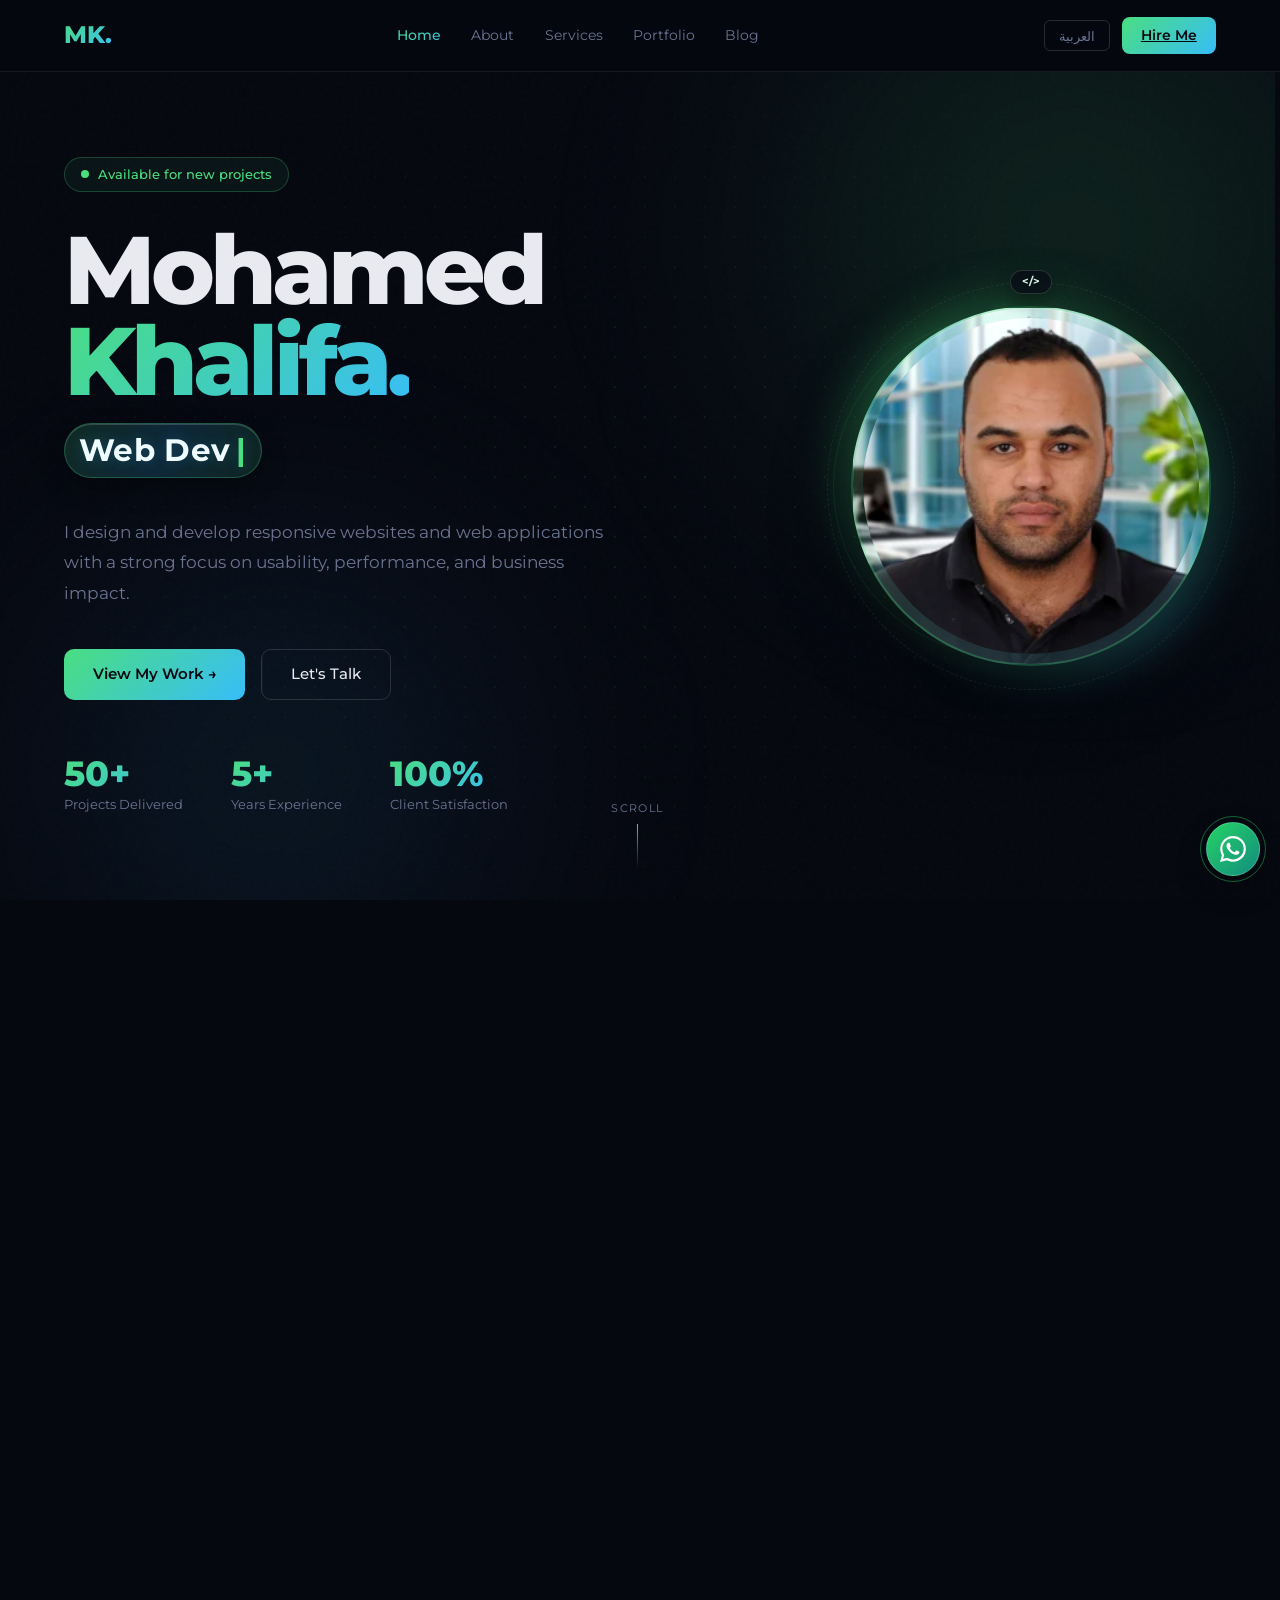
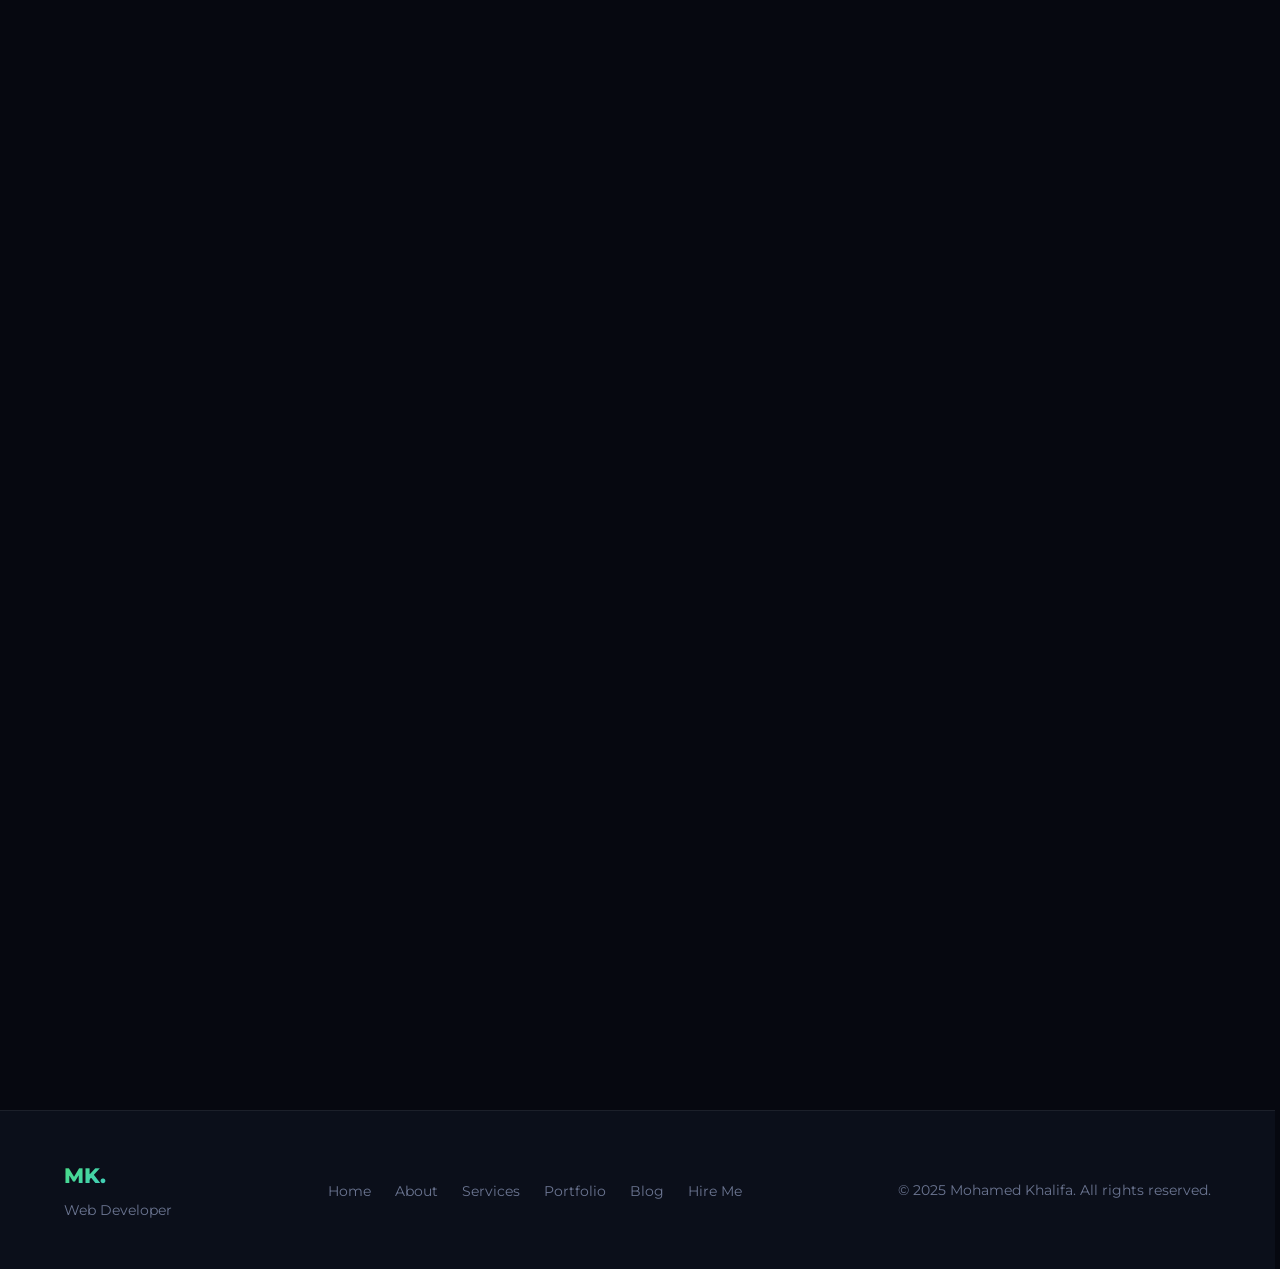
==== commit 2a3d2533: "edit" ====
--- a/index.html
+++ b/index.html
@@ -1303,6 +1303,19 @@
         justify-content: center;
         flex-wrap: wrap;
       }
+      .wa-cta-btn {
+        display: inline-flex;
+        align-items: center;
+        gap: 0.55rem;
+      }
+      .wa-cta-icon {
+        width: 1.05em;
+        height: 1.05em;
+        flex-shrink: 0;
+      }
+      [dir="rtl"] .wa-cta-btn {
+        flex-direction: row-reverse;
+      }
       .cta-orb {
         position: absolute;
         border-radius: 50%;
@@ -1446,9 +1459,18 @@
         .hero {
           padding-top: 2.4rem;
           padding-bottom: 3.6rem;
+          align-items: center;
         }
         .hero-content {
           max-width: 100%;
+          text-align: center;
+          display: flex;
+          flex-direction: column;
+          align-items: center;
+        }
+        .hero-eyebrow {
+          margin-left: auto;
+          margin-right: auto;
         }
         .hero-role {
           font-size: clamp(1.05rem, 4.8vw, 1.4rem);
@@ -1463,9 +1485,12 @@
         .hero-desc {
           font-size: 0.96rem;
           max-width: 100%;
+          margin-left: auto;
+          margin-right: auto;
         }
         .hero-btns {
           width: 100%;
+          justify-content: center;
         }
         .hero-btns .btn {
           flex: 1 1 100%;
@@ -1474,10 +1499,46 @@
         .hero-stats {
           width: 100%;
           gap: 1.2rem;
-          justify-content: space-between;
+          justify-content: center;
         }
         .stat {
           min-width: calc(33.33% - 0.8rem);
+          display: flex;
+          flex-direction: column;
+          align-items: center;
+          text-align: center;
+        }
+        .section-label,
+        .section-title,
+        .section-sub {
+          text-align: center;
+        }
+        .section-sub {
+          margin-left: auto;
+          margin-right: auto;
+        }
+        .service-card,
+        .work-info,
+        .home-why-item {
+          text-align: center;
+          align-items: center;
+        }
+        .service-icon,
+        [dir="rtl"] .service-icon {
+          justify-content: center;
+        }
+        .service-features {
+          align-items: center;
+        }
+        .service-features li {
+          justify-content: center;
+          text-align: center;
+        }
+        .work-tags {
+          justify-content: center;
+        }
+        .work-link {
+          justify-content: center;
         }
         .cta-band {
           margin: 0 5% 3.2rem;
@@ -1975,9 +2036,19 @@
           <a
             href="https://wa.me/966532719336"
             target="_blank"
-            class="btn btn-outline"
-            data-i18n="cta_btn2"
-            >💬 WhatsApp Me</a
+            class="btn btn-outline wa-cta-btn"
+            ><svg
+              class="wa-cta-icon"
+              xmlns="http://www.w3.org/2000/svg"
+              viewBox="0 0 24 24"
+              fill="currentColor"
+              aria-hidden="true"
+            >
+              <path
+                d="M20.52 3.48A11.86 11.86 0 0 0 12.06 0C5.53 0 .23 5.3.23 11.83c0 2.08.54 4.11 1.57 5.9L0 24l6.44-1.69a11.76 11.76 0 0 0 5.62 1.43h.01c6.53 0 11.83-5.3 11.83-11.83 0-3.16-1.23-6.13-3.48-8.43zM12.07 21.7h-.01a9.84 9.84 0 0 1-5.02-1.38l-.36-.21-3.82 1 1.02-3.73-.24-.38a9.82 9.82 0 0 1-1.5-5.18c0-5.42 4.41-9.83 9.84-9.83 2.63 0 5.1 1.02 6.95 2.89a9.78 9.78 0 0 1 2.89 6.94c0 5.42-4.41 9.84-9.83 9.84zm5.39-7.37c-.3-.15-1.76-.87-2.03-.97-.27-.1-.47-.15-.67.15-.19.29-.77.96-.94 1.16-.17.2-.35.22-.64.08-.3-.15-1.25-.46-2.38-1.47-.88-.78-1.48-1.75-1.66-2.05-.17-.3-.02-.46.13-.61.14-.14.3-.35.44-.53.15-.17.2-.3.3-.5.1-.2.05-.38-.02-.53-.08-.15-.67-1.63-.92-2.24-.24-.58-.49-.5-.67-.51h-.57c-.2 0-.53.08-.8.38-.27.3-1.03 1.01-1.03 2.46s1.05 2.84 1.19 3.03c.15.2 2.06 3.15 4.99 4.42.7.3 1.24.48 1.67.62.7.22 1.34.19 1.85.12.56-.08 1.76-.72 2-1.42.25-.7.25-1.3.17-1.42-.07-.12-.27-.2-.57-.35z"
+              />
+            </svg>
+            <span data-i18n="cta_btn2">WhatsApp Me</span></a
           >
         </div>
       </div>
--- a/style.css
+++ b/style.css
@@ -1,4 +1,4 @@
-@import url("https://fonts.googleapis.com/css2?family=Syne:wght@400;600;700;800&family=DM+Sans:wght@300;400;500&family=Tajawal:wght@300;400;500;700;800&display=swap");
+@import url("https://fonts.googleapis.com/css2?family=Montserrat:wght@300;400;500;600;700;800&display=swap");
 
 *,
 *::before,
@@ -23,12 +23,13 @@
   --muted: #6b7591;
   --radius: 14px;
   --nav-h: 72px;
-  --font-en: "Syne", sans-serif;
-  --font-body: "DM Sans", sans-serif;
-  --font-ar: "Tajawal", sans-serif;
+  --font-en: "Montserrat", sans-serif;
+  --font-body: "Montserrat", sans-serif;
+  --font-ar: "Montserrat", sans-serif;
 }
 
 html {
+  font-size: clamp(13.5px, 0.32vw + 12.6px, 16px);
   scroll-behavior: smooth;
   scroll-padding-top: calc(var(--nav-h) + 12px);
   scrollbar-gutter: stable;
@@ -36,10 +37,19 @@
 
 body {
   font-family: var(--font-body);
+  font-size: clamp(0.9rem, 0.18vw + 0.86rem, 1rem);
+  line-height: 1.6;
   background: var(--bg);
   color: var(--text);
   min-height: 100vh;
   overflow-x: hidden;
+}
+
+main,
+section,
+footer,
+.page-hero {
+  overflow-x: clip;
 }
 
 img,
@@ -148,7 +158,7 @@
 }
 .nav-links a {
   font-family: var(--font-body);
-  font-size: 0.87rem;
+  font-size: clamp(0.82rem, 0.15vw + 0.79rem, 0.9rem);
   font-weight: 400;
   color: var(--muted);
   text-decoration: none;
@@ -197,7 +207,7 @@
   border: 1px solid var(--border-hover);
   color: var(--muted);
   font-family: var(--font-body);
-  font-size: 0.8rem;
+  font-size: clamp(0.74rem, 0.18vw + 0.7rem, 0.82rem);
   padding: 0.38rem 0.85rem;
   border-radius: 6px;
   cursor: pointer;
@@ -268,7 +278,7 @@
 }
 .section-sub {
   color: var(--muted);
-  font-size: 1rem;
+  font-size: clamp(0.94rem, 0.2vw + 0.89rem, 1.02rem);
   max-width: 520px;
   line-height: 1.75;
   margin-bottom: 3rem;
@@ -289,7 +299,7 @@
   padding: 0.78rem 1.8rem;
   border-radius: 10px;
   font-family: var(--font-body);
-  font-size: 0.93rem;
+  font-size: clamp(0.86rem, 0.2vw + 0.82rem, 0.95rem);
   font-weight: 500;
   cursor: pointer;
   text-decoration: none;
@@ -593,7 +603,7 @@
 }
 footer p {
   color: var(--muted);
-  font-size: 0.83rem;
+  font-size: clamp(0.78rem, 0.15vw + 0.75rem, 0.86rem);
 }
 .footer-links {
   display: flex;
@@ -604,7 +614,7 @@
 .footer-links a {
   color: var(--muted);
   text-decoration: none;
-  font-size: 0.83rem;
+  font-size: clamp(0.78rem, 0.15vw + 0.75rem, 0.86rem);
   transition: color 0.2s;
 }
 .footer-links a:hover {
@@ -731,12 +741,32 @@
     border-bottom: 1px solid var(--border);
     padding: 1.5rem;
     gap: 0.4rem;
+    max-height: calc(100vh - var(--nav-h));
+    overflow-y: auto;
+    -webkit-overflow-scrolling: touch;
+  }
+  .nav-links li {
+    width: 100%;
+  }
+  .nav-links a {
+    width: 100%;
+    display: block;
+    padding: 0.7rem 0.8rem;
+  }
+  [dir="rtl"] .nav-links a {
+    text-align: right;
+  }
+  [dir="ltr"] .nav-links a {
+    text-align: left;
   }
   .nav-links.open {
     display: flex;
   }
   .hamburger {
     display: flex;
+  }
+  .nav-cta {
+    display: none;
   }
   section {
     padding: 4rem 5%;
@@ -759,6 +789,30 @@
   }
   .page-hero p {
     font-size: 0.96rem;
+  }
+  section,
+  .page-hero {
+    text-align: center;
+  }
+  .section-sub,
+  .page-hero p {
+    margin-left: auto;
+    margin-right: auto;
+  }
+  .grad-line {
+    margin-left: auto;
+    margin-right: auto;
+  }
+  .btn-group,
+  .hero-btns,
+  .footer-links {
+    justify-content: center;
+  }
+  .timeline {
+    text-align: left;
+  }
+  [dir="rtl"] .timeline {
+    text-align: right;
   }
   footer {
     flex-direction: column;
@@ -775,6 +829,13 @@
   section {
     padding: 3rem 5%;
   }
+  .nav-right {
+    gap: 0.4rem;
+  }
+  .lang-toggle {
+    padding: 0.32rem 0.56rem;
+    font-size: 0.72rem;
+  }
   .btn {
     width: 100%;
     justify-content: center;
@@ -796,6 +857,10 @@
     padding: 0.42rem 0.75rem !important;
     font-size: 0.74rem !important;
   }
+  .lang-toggle {
+    padding: 0.3rem 0.5rem;
+    font-size: 0.7rem;
+  }
   .section-title {
     font-size: clamp(1.45rem, 7.2vw, 1.95rem);
   }
